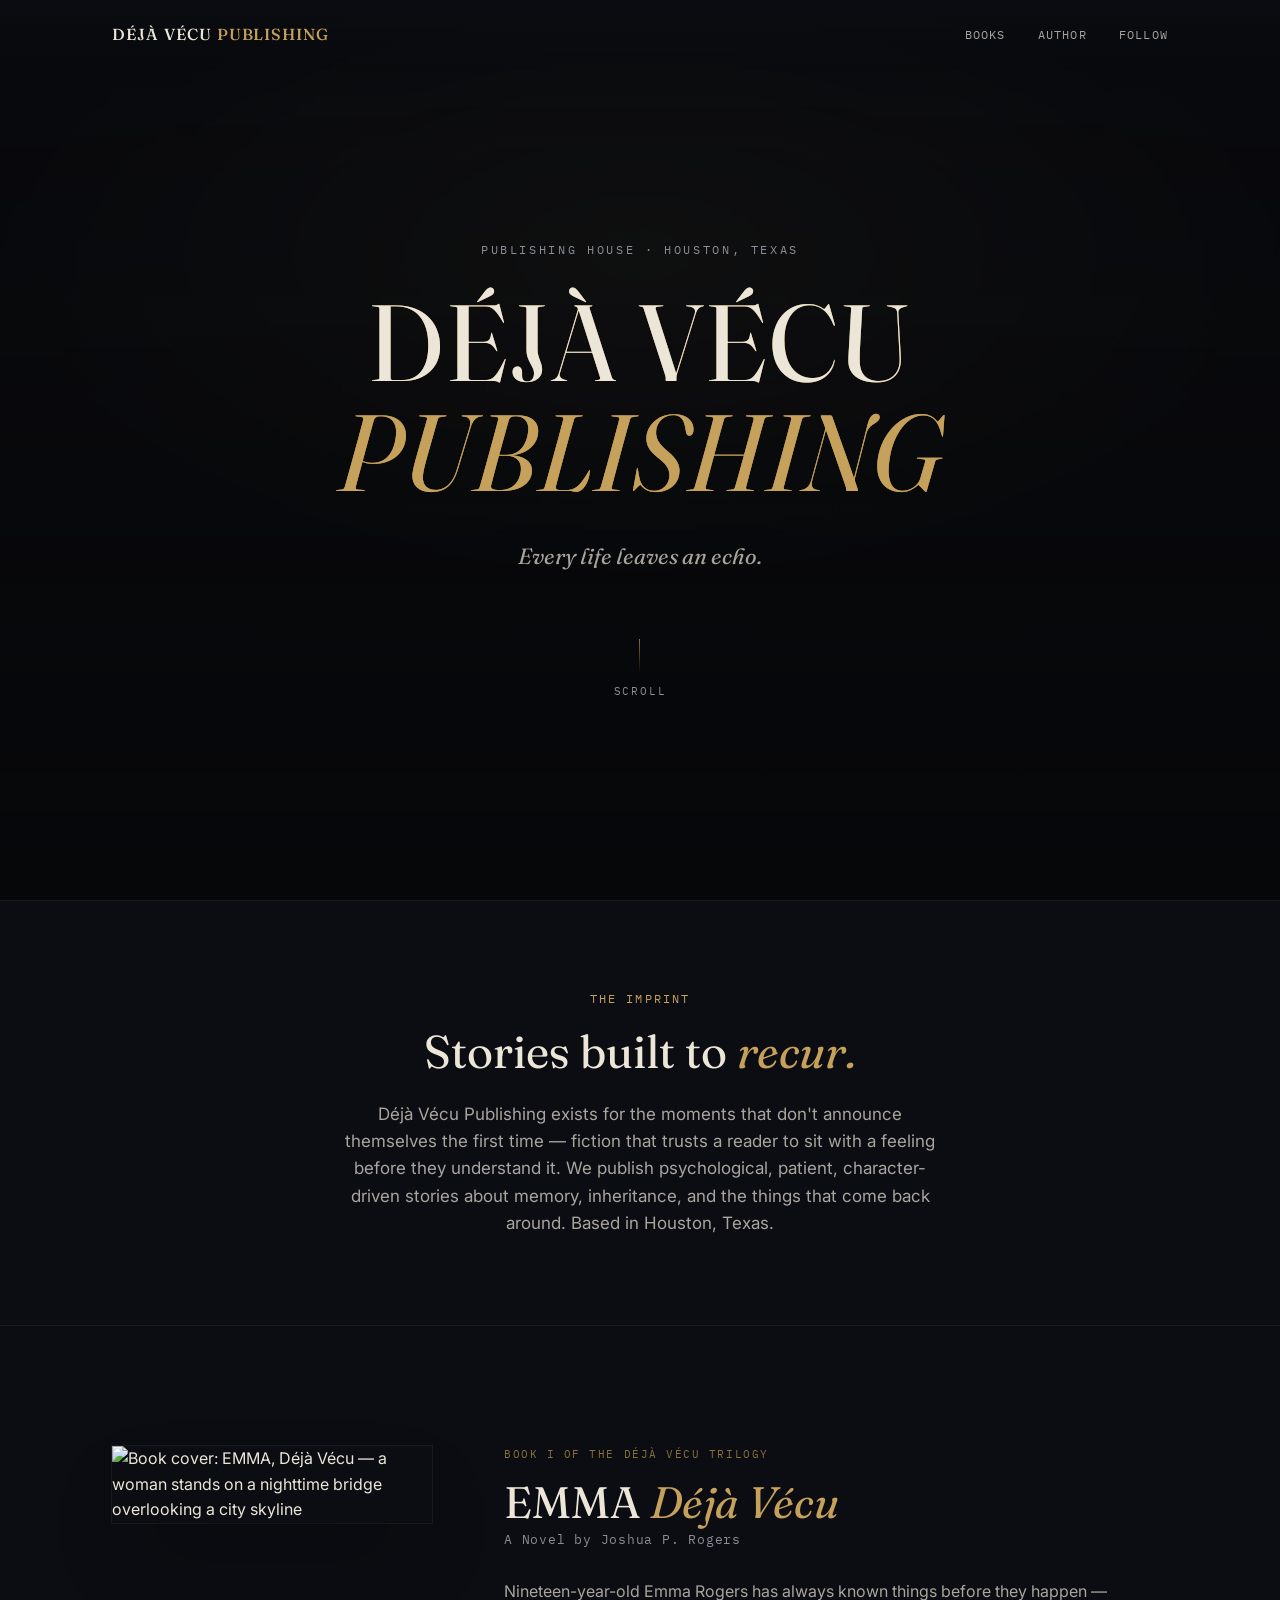
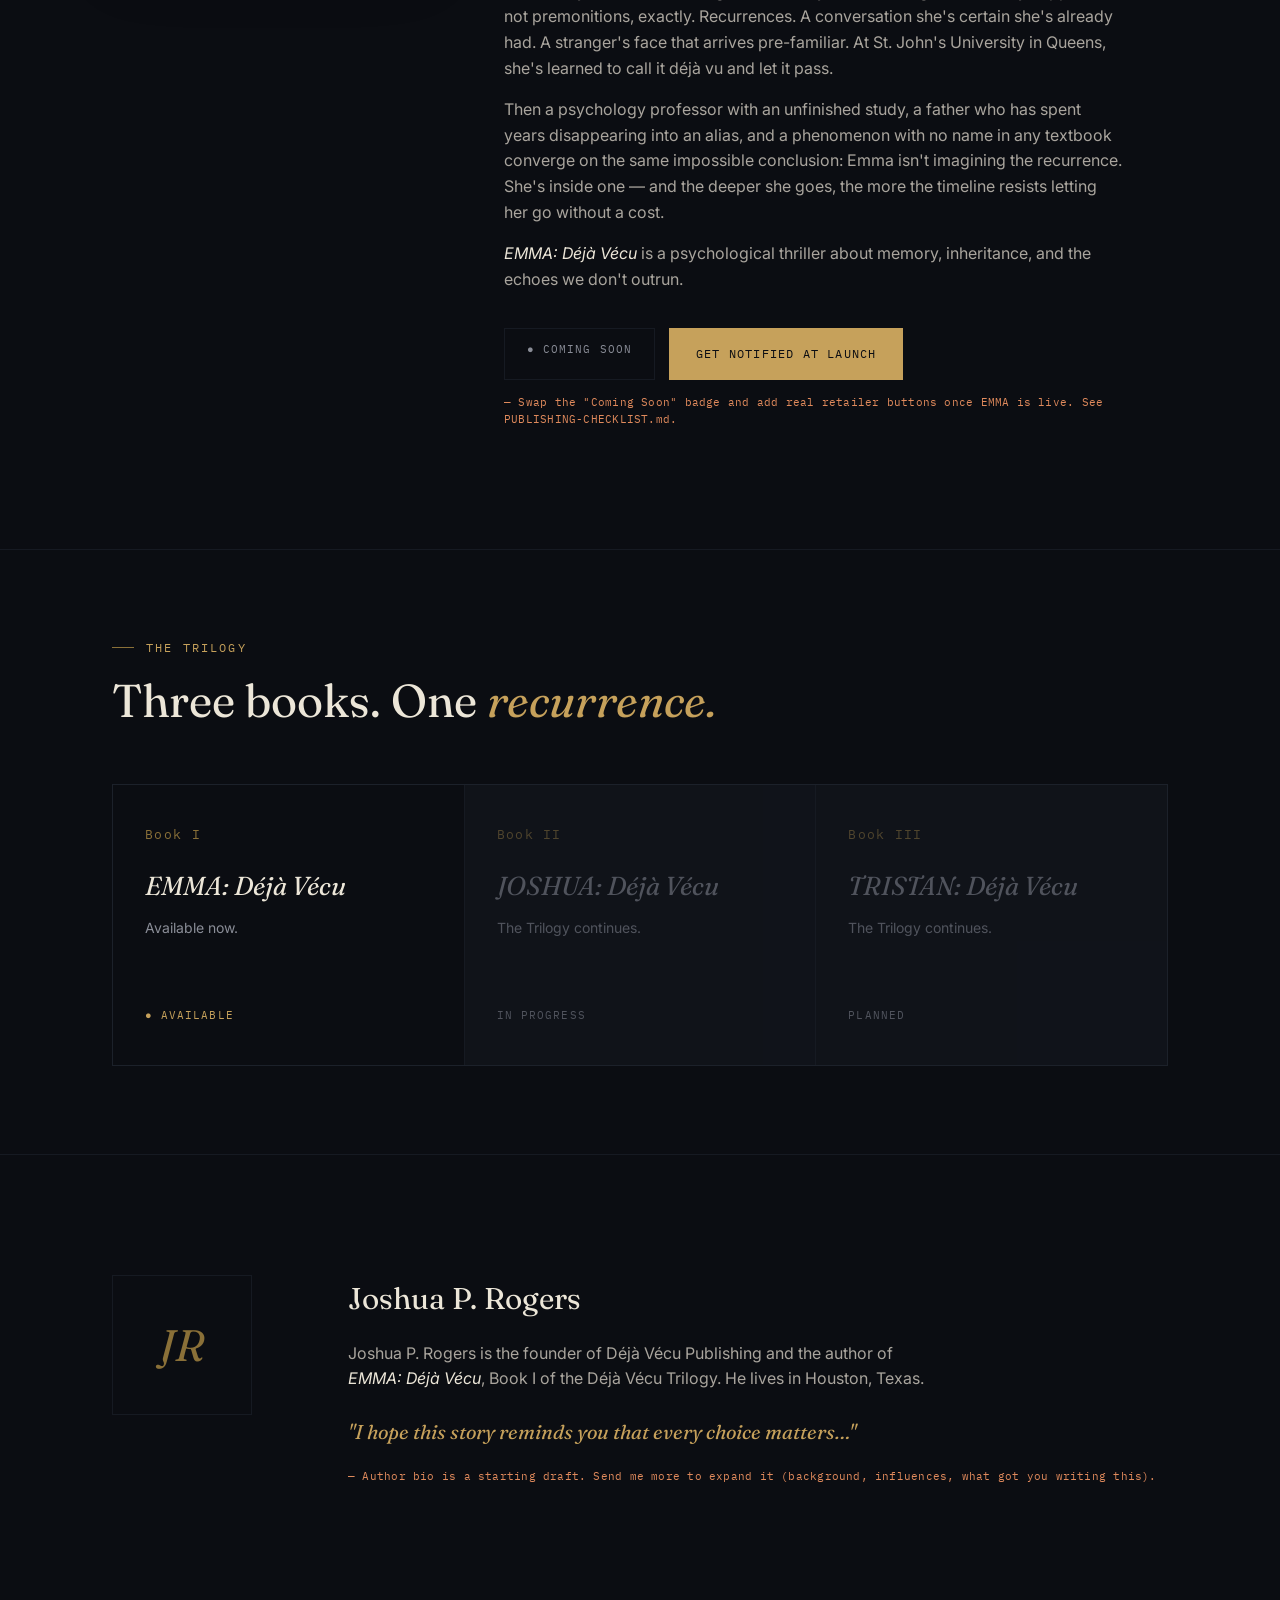
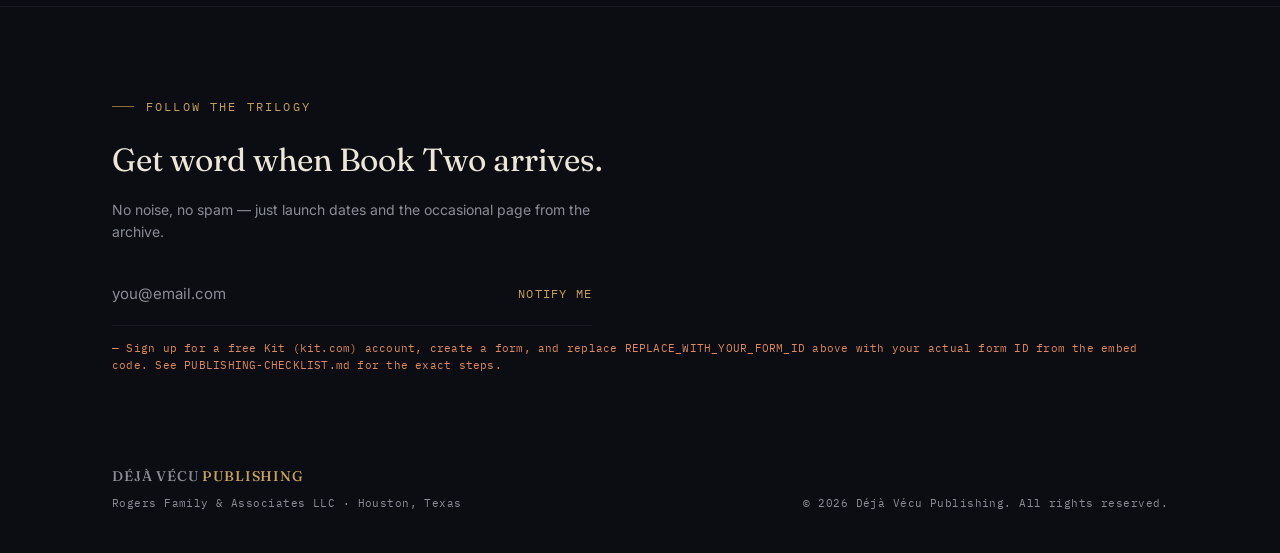
==== index.html @ f7ef33b1 "Add files via upload" ====
<!DOCTYPE html>
<html lang="en">
<head>
<meta charset="UTF-8" />
<meta name="viewport" content="width=device-width, initial-scale=1.0" />
<title>Déjà Vécu Publishing</title>
<meta name="description" content="Déjà Vécu Publishing — literary fiction built to recur. Publisher of EMMA: Déjà Vécu, Book I of the Déjà Vécu Trilogy, by Joshua P. Rogers." />
<link rel="preconnect" href="https://fonts.googleapis.com">
<link rel="preconnect" href="https://fonts.gstatic.com" crossorigin>
<link href="https://fonts.googleapis.com/css2?family=Fraunces:ital,opsz,wght@0,9..144,300;0,9..144,400;0,9..144,500;0,9..144,600;1,9..144,400;1,9..144,500&family=Inter:wght@400;500;600&family=IBM+Plex+Mono:wght@400;500&display=swap" rel="stylesheet">
<style>
  :root{
    --ink:#0b0d12;
    --slate:#12151d;
    --slate-line:#23283380;
    --paper:#ece6d8;
    --paper-dim:#ece6d8b3;
    --gold:#c6a15b;
    --gold-dim:#8a7038;
    --fog:#8a8d97;
    --serif: 'Fraunces', Georgia, serif;
    --sans: 'Inter', -apple-system, sans-serif;
    --mono: 'IBM Plex Mono', monospace;
    --max: 1120px;
  }

  *{ box-sizing:border-box; }
  html{ scroll-behavior:smooth; }
  body{
    margin:0;
    background:var(--ink);
    color:var(--paper);
    font-family:var(--sans);
    -webkit-font-smoothing:antialiased;
    line-height:1.6;
  }
  img{ max-width:100%; display:block; }
  a{ color:inherit; }
  ::selection{ background:var(--gold); color:var(--ink); }

  a:focus-visible, button:focus-visible, input:focus-visible{
    outline:2px solid var(--gold);
    outline-offset:3px;
  }

  .wrap{ max-width:var(--max); margin:0 auto; padding:0 32px; }

  .eyebrow{
    font-family:var(--mono);
    font-size:12px;
    letter-spacing:.18em;
    text-transform:uppercase;
    color:var(--gold);
    display:flex;
    align-items:center;
    gap:12px;
  }
  .eyebrow::before{
    content:"";
    width:22px; height:1px;
    background:var(--gold-dim);
    display:inline-block;
  }

  /* ---------- NAV ---------- */
  header.site{
    position:fixed; top:0; left:0; right:0; z-index:50;
    background:linear-gradient(180deg, rgba(11,13,18,.92), rgba(11,13,18,0));
    padding:22px 0;
  }
  header.site .wrap{ display:flex; align-items:center; justify-content:space-between; }
  .wordmark-sm{
    font-family:var(--serif);
    font-weight:500;
    font-size:16px;
    letter-spacing:.06em;
    text-transform:uppercase;
    text-decoration:none;
  }
  .wordmark-sm span{ color:var(--gold); }
  nav.links{ display:flex; gap:32px; }
  nav.links a{
    font-family:var(--mono);
    font-size:12px;
    letter-spacing:.1em;
    text-transform:uppercase;
    text-decoration:none;
    color:var(--paper-dim);
    transition:color .2s ease;
  }
  nav.links a:hover{ color:var(--gold); }
  @media (max-width:640px){ nav.links{ gap:18px; } }

  /* ---------- HERO ---------- */
  .hero{
    position:relative;
    min-height:100svh;
    display:flex; flex-direction:column;
    align-items:center; justify-content:center;
    text-align:center;
    overflow:hidden;
    padding:120px 24px 80px;
  }
  .hero::before{
    content:"";
    position:absolute; inset:0;
    background:
      radial-gradient(ellipse 80% 55% at 50% 30%, rgba(198,161,91,.08), transparent 60%),
      linear-gradient(180deg, rgba(11,13,18,.55) 0%, rgba(11,13,18,.75) 55%, var(--ink) 100%),
      url('assets/emma-cover.jpg');
    background-size: cover;
    background-position: center 20%;
    filter: saturate(.7) brightness(.55) blur(1px);
    transform: scale(1.08);
    z-index:0;
  }
  .hero-inner{ position:relative; z-index:1; }

  .hero-eyebrow{
    font-family:var(--mono); font-size:12px; letter-spacing:.22em;
    text-transform:uppercase; color:var(--fog); margin-bottom:28px;
  }

  .echo-wrap{ position:relative; display:inline-block; }
  .wordmark-lg{
    font-family:var(--serif);
    font-weight:400;
    font-size:clamp(44px, 9vw, 108px);
    letter-spacing:.02em;
    text-transform:uppercase;
    line-height:1.02;
    margin:0;
    color:var(--paper);
    position:relative;
    z-index:2;
  }
  .wordmark-lg em{
    font-style:italic;
    font-weight:400;
    color:var(--gold);
  }
  /* echo ghost layers — the signature motif */
  .echo-ghost{
    position:absolute; inset:0;
    font-family:var(--serif);
    font-weight:400;
    font-size:clamp(44px, 9vw, 108px);
    letter-spacing:.02em;
    text-transform:uppercase;
    line-height:1.02;
    color:var(--gold-dim);
    z-index:1;
    pointer-events:none;
    user-select:none;
  }
  .echo-ghost.g1{ animation: echo-out 5.5s ease-out infinite; animation-delay:.2s; }
  .echo-ghost.g2{ animation: echo-out 5.5s ease-out infinite; animation-delay:1s; }

  @keyframes echo-out{
    0%   { opacity:.55; transform:translate(0,0); filter:blur(0px); }
    70%  { opacity:0;   transform:translate(6px,10px); filter:blur(2px); }
    100% { opacity:0;   transform:translate(6px,10px); filter:blur(2px); }
  }
  @media (prefers-reduced-motion: reduce){
    .echo-ghost{ animation:none !important; opacity:.18; }
  }

  .tagline{
    font-family:var(--serif);
    font-style:italic;
    font-weight:400;
    font-size:clamp(17px, 2.4vw, 22px);
    color:var(--paper-dim);
    margin:32px 0 0;
  }

  .scroll-cue{
    margin-top:64px;
    font-family:var(--mono);
    font-size:11px;
    letter-spacing:.16em;
    text-transform:uppercase;
    color:var(--fog);
    display:flex; flex-direction:column; align-items:center; gap:10px;
  }
  .scroll-cue .line{ width:1px; height:34px; background:linear-gradient(var(--gold-dim), transparent); }

  /* ---------- SECTION SHELL ---------- */
  section{ padding:120px 0; position:relative; }
  section.tight{ padding:88px 0; }
  .section-head{ max-width:640px; margin-bottom:56px; }
  .section-head h2{
    font-family:var(--serif);
    font-weight:400;
    font-size:clamp(30px, 4vw, 46px);
    line-height:1.15;
    margin:18px 0 0;
  }
  .section-head h2 em{ font-style:italic; color:var(--gold); font-weight:400; }
  .lede{
    font-size:17px;
    color:var(--paper-dim);
    max-width:56ch;
  }

  /* ---------- IMPRINT INTRO ---------- */
  .imprint{ border-top:1px solid var(--slate-line); }
  .imprint .wrap{ text-align:center; display:flex; flex-direction:column; align-items:center; }
  .imprint .section-head{ margin-bottom:0; }
  .imprint .eyebrow{ justify-content:center; }
  .imprint .eyebrow::before{ display:none; }
  .imprint .lede{ margin:22px auto 0; }

  /* ---------- FEATURED BOOK ---------- */
  .featured{ border-top:1px solid var(--slate-line); }
  .book-grid{
    display:grid;
    grid-template-columns:minmax(220px, 320px) 1fr;
    gap:72px;
    align-items:start;
  }
  @media (max-width:820px){
    .book-grid{ grid-template-columns:1fr; }
    .book-cover-frame{ max-width:260px; margin:0 auto; }
  }
  .book-cover-frame{
    position:relative;
    box-shadow: 0 40px 80px -30px rgba(0,0,0,.7), 0 0 0 1px var(--slate-line);
  }
  .book-cover-frame img{ width:100%; }
  .cycle-tag{
    font-family:var(--mono); font-size:11px; letter-spacing:.14em;
    text-transform:uppercase; color:var(--gold-dim);
    margin-bottom:14px; display:block;
  }
  .book-title{
    font-family:var(--serif); font-weight:400;
    font-size:clamp(30px,4vw,44px);
    margin:0 0 4px;
    line-height:1.1;
  }
  .book-title em{ font-style:italic; color:var(--gold); }
  .book-byline{
    font-family:var(--mono); font-size:13px; letter-spacing:.06em;
    color:var(--fog); margin-bottom:28px;
  }
  .book-synopsis p{
    color:var(--paper-dim);
    font-size:16px;
    max-width:62ch;
  }
  .book-synopsis p + p{ margin-top:16px; }

  .buy-row{ display:flex; flex-wrap:wrap; gap:14px; margin-top:36px; }
  .btn{
    font-family:var(--mono);
    font-size:12px;
    letter-spacing:.1em;
    text-transform:uppercase;
    text-decoration:none;
    padding:15px 26px;
    display:inline-flex; align-items:center; gap:10px;
    transition:all .2s ease;
    border:1px solid transparent;
  }
  .btn-primary{ background:var(--gold); color:var(--ink); }
  .btn-primary:hover{ background:#d8b370; }
  .btn-ghost{ border-color:var(--slate-line); color:var(--paper-dim); }
  .btn-ghost:hover{ border-color:var(--gold-dim); color:var(--gold); }

  .edit-note{
    font-family:var(--mono);
    font-size:11px;
    color:#e08a5c;
    margin-top:14px;
    letter-spacing:.02em;
  }

  /* ---------- THE CYCLE ---------- */
  .cycle{ border-top:1px solid var(--slate-line); }
  .cycle-grid{
    display:grid;
    grid-template-columns:repeat(3, 1fr);
    gap:1px;
    background:var(--slate-line);
    border:1px solid var(--slate-line);
  }
  @media (max-width:820px){ .cycle-grid{ grid-template-columns:1fr; } }
  .cycle-card{
    background:var(--ink);
    padding:40px 32px;
    min-height:280px;
    display:flex; flex-direction:column; justify-content:space-between;
  }
  .cycle-num{ font-family:var(--mono); color:var(--gold-dim); font-size:13px; letter-spacing:.1em; }
  .cycle-card h3{
    font-family:var(--serif); font-weight:400; font-style:italic;
    font-size:26px; margin:20px 0 10px; color:var(--paper);
  }
  .cycle-card p{ color:var(--fog); font-size:14px; margin:0; }
  .cycle-card.ghost{ opacity:.5; }
  .cycle-card.ghost h3{ color:var(--fog); }
  .status{
    font-family:var(--mono); font-size:11px; letter-spacing:.1em; text-transform:uppercase;
  }
  .status.live{ color:var(--gold); }
  .status.pending{ color:var(--fog); }

  /* ---------- AUTHOR ---------- */
  .author{ border-top:1px solid var(--slate-line); }
  .author-grid{
    display:grid;
    grid-template-columns:180px 1fr;
    gap:56px;
    align-items:start;
  }
  @media (max-width:640px){ .author-grid{ grid-template-columns:1fr; } }
  .author-mark{
    width:140px; height:140px;
    border:1px solid var(--slate-line);
    display:flex; align-items:center; justify-content:center;
    font-family:var(--serif); font-style:italic; font-size:44px;
    color:var(--gold-dim);
  }
  .author h2{
    font-family:var(--serif); font-weight:400; font-size:30px; margin:0 0 18px;
  }
  .author p{ color:var(--paper-dim); max-width:60ch; }
  .author .pull{
    font-family:var(--serif); font-style:italic; color:var(--gold);
    font-size:20px; margin-top:24px; max-width:44ch;
  }

  /* ---------- NEWSLETTER / FOOTER ---------- */
  footer{ border-top:1px solid var(--slate-line); padding:90px 0 40px; }
  .news-head{ max-width:520px; }
  .news-head .eyebrow{ margin-bottom:18px; }
  .news-head h2{ font-family:var(--serif); font-weight:400; font-size:32px; margin:0 0 12px; }
  .news-head p{ color:var(--fog); font-size:14px; }

  .news-form{
    display:flex; gap:0; margin-top:32px; max-width:480px;
    border-bottom:1px solid var(--slate-line);
    padding-bottom:14px;
  }
  .news-form input{
    flex:1; background:transparent; border:none; color:var(--paper);
    font-family:var(--sans); font-size:15px; padding:8px 0;
  }
  .news-form input::placeholder{ color:var(--fog); }
  .news-form button{
    background:none; border:none; color:var(--gold);
    font-family:var(--mono); font-size:12px; letter-spacing:.1em; text-transform:uppercase;
    cursor:pointer; padding:8px 0 8px 20px;
  }
  .news-form button:hover{ color:#d8b370; }

  .foot-bottom{
    margin-top:90px;
    display:flex; justify-content:space-between; align-items:flex-end;
    flex-wrap:wrap; gap:24px;
    font-family:var(--mono); font-size:11px; color:var(--fog); letter-spacing:.04em;
  }
  .foot-bottom .wordmark-sm{ font-size:14px; }

  @media (max-width:640px){
    section{ padding:80px 0; }
    .hero{ padding-top:110px; }
  }
</style>
</head>
<body>

<header class="site">
  <div class="wrap">
    <a href="#top" class="wordmark-sm">DÉJÀ&nbsp;VÉCU <span>PUBLISHING</span></a>
    <nav class="links">
      <a href="#book">Books</a>
      <a href="#author">Author</a>
      <a href="#follow">Follow</a>
    </nav>
  </div>
</header>

<div id="top"></div>

<section class="hero">
  <div class="hero-inner">
    <div class="hero-eyebrow">Publishing House · Houston, Texas</div>
    <div class="echo-wrap">
      <div class="echo-ghost g1" aria-hidden="true">DÉJÀ VÉCU<br /><em>PUBLISHING</em></div>
      <div class="echo-ghost g2" aria-hidden="true">DÉJÀ VÉCU<br /><em>PUBLISHING</em></div>
      <h1 class="wordmark-lg">DÉJÀ VÉCU<br /><em>PUBLISHING</em></h1>
    </div>
    <p class="tagline">Every life leaves an echo.</p>
    <div class="scroll-cue"><span class="line"></span>Scroll</div>
  </div>
</section>

<section class="imprint tight">
  <div class="wrap">
    <div class="eyebrow">The Imprint</div>
    <div class="section-head">
      <h2>Stories built to <em>recur.</em></h2>
    </div>
    <p class="lede">
      Déjà Vécu Publishing exists for the moments that don't announce themselves the first time —
      fiction that trusts a reader to sit with a feeling before they understand it. We publish
      psychological, patient, character-driven stories about memory, inheritance, and the things
      that come back around. Based in Houston, Texas.
    </p>
  </div>
</section>

<section class="featured" id="book">
  <div class="wrap">
    <div class="book-grid">
      <div class="book-cover-frame">
        <img src="assets/emma-cover.jpg" alt="Book cover: EMMA, Déjà Vécu — a woman stands on a nighttime bridge overlooking a city skyline" />
      </div>
      <div>
        <span class="cycle-tag">Book I of the Déjà Vécu Trilogy</span>
        <h1 class="book-title">EMMA <em>Déjà Vécu</em></h1>
        <div class="book-byline">A Novel by Joshua P. Rogers</div>

        <div class="book-synopsis">
          <p>
            Nineteen-year-old Emma Rogers has always known things before they happen — not
            premonitions, exactly. Recurrences. A conversation she's certain she's already had.
            A stranger's face that arrives pre-familiar. At St. John's University in Queens,
            she's learned to call it déjà vu and let it pass.
          </p>
          <p>
            Then a psychology professor with an unfinished study, a father who has spent years
            disappearing into an alias, and a phenomenon with no name in any textbook converge on
            the same impossible conclusion: Emma isn't imagining the recurrence. She's inside one
            — and the deeper she goes, the more the timeline resists letting her go without a cost.
          </p>
          <p>
            <em style="color:var(--paper); font-style:italic;">EMMA: Déjà Vécu</em> is a psychological
            thriller about memory, inheritance, and the echoes we don't outrun.
          </p>
        </div>

        <div class="buy-row">
          <span class="status pending" style="padding:12px 22px; border:1px solid var(--slate-line);">● Coming Soon</span>
          <a class="btn btn-primary" href="#follow">Get Notified at Launch</a>
        </div>
        <div class="edit-note">— Swap the "Coming Soon" badge and add real retailer buttons once EMMA is live. See PUBLISHING-CHECKLIST.md.</div>
      </div>
    </div>
  </div>
</section>

<section class="cycle tight">
  <div class="wrap">
    <div class="eyebrow">The Trilogy</div>
    <div class="section-head">
      <h2>Three books. One <em>recurrence.</em></h2>
    </div>
  </div>
  <div class="wrap">
    <div class="cycle-grid">
      <div class="cycle-card">
        <div>
          <div class="cycle-num">Book I</div>
          <h3>EMMA: Déjà Vécu</h3>
          <p>Available now.</p>
        </div>
        <span class="status live">● Available</span>
      </div>
      <div class="cycle-card ghost">
        <div>
          <div class="cycle-num">Book II</div>
          <h3>JOSHUA: Déjà Vécu</h3>
          <p>The Trilogy continues.</p>
        </div>
        <span class="status pending">In progress</span>
      </div>
      <div class="cycle-card ghost">
        <div>
          <div class="cycle-num">Book III</div>
          <h3>TRISTAN: Déjà Vécu</h3>
          <p>The Trilogy continues.</p>
        </div>
        <span class="status pending">Planned</span>
      </div>
    </div>
  </div>
</section>

<section class="author" id="author">
  <div class="wrap">
    <div class="author-grid">
      <div class="author-mark" aria-hidden="true">JR</div>
      <div>
        <h2>Joshua P. Rogers</h2>
        <p>
          Joshua P. Rogers is the founder of Déjà Vécu Publishing and the author of
          <em style="color:var(--paper); font-style:italic;">EMMA: Déjà Vécu</em>, Book I of
          the Déjà Vécu Trilogy. He lives in Houston, Texas.
        </p>
        <p class="pull">"I hope this story reminds you that every choice matters…"</p>
        <div class="edit-note">— Author bio is a starting draft. Send me more to expand it (background, influences, what got you writing this).</div>
      </div>
    </div>
  </div>
</section>

<footer id="follow">
  <div class="wrap">
    <div class="news-head">
      <div class="eyebrow">Follow the Trilogy</div>
      <h2>Get word when Book Two arrives.</h2>
      <p>No noise, no spam — just launch dates and the occasional page from the archive.</p>
    </div>
    <form class="news-form" action="https://app.kit.com/forms/REPLACE_WITH_YOUR_FORM_ID/subscriptions" method="post">
      <input type="email" name="email_address" placeholder="you@email.com" required />
      <button type="submit">Notify Me</button>
    </form>
    <div class="edit-note">— Sign up for a free Kit (kit.com) account, create a form, and replace REPLACE_WITH_YOUR_FORM_ID above with your actual form ID from the embed code. See PUBLISHING-CHECKLIST.md for the exact steps.</div>

    <div class="foot-bottom">
      <div>
        <div class="wordmark-sm">DÉJÀ&nbsp;VÉCU <span style="color:var(--gold);">PUBLISHING</span></div>
        <div style="margin-top:8px;">Rogers Family &amp; Associates LLC · Houston, Texas</div>
      </div>
      <div>© 2026 Déjà Vécu Publishing. All rights reserved.</div>
    </div>
  </div>
</footer>

</body>
</html>
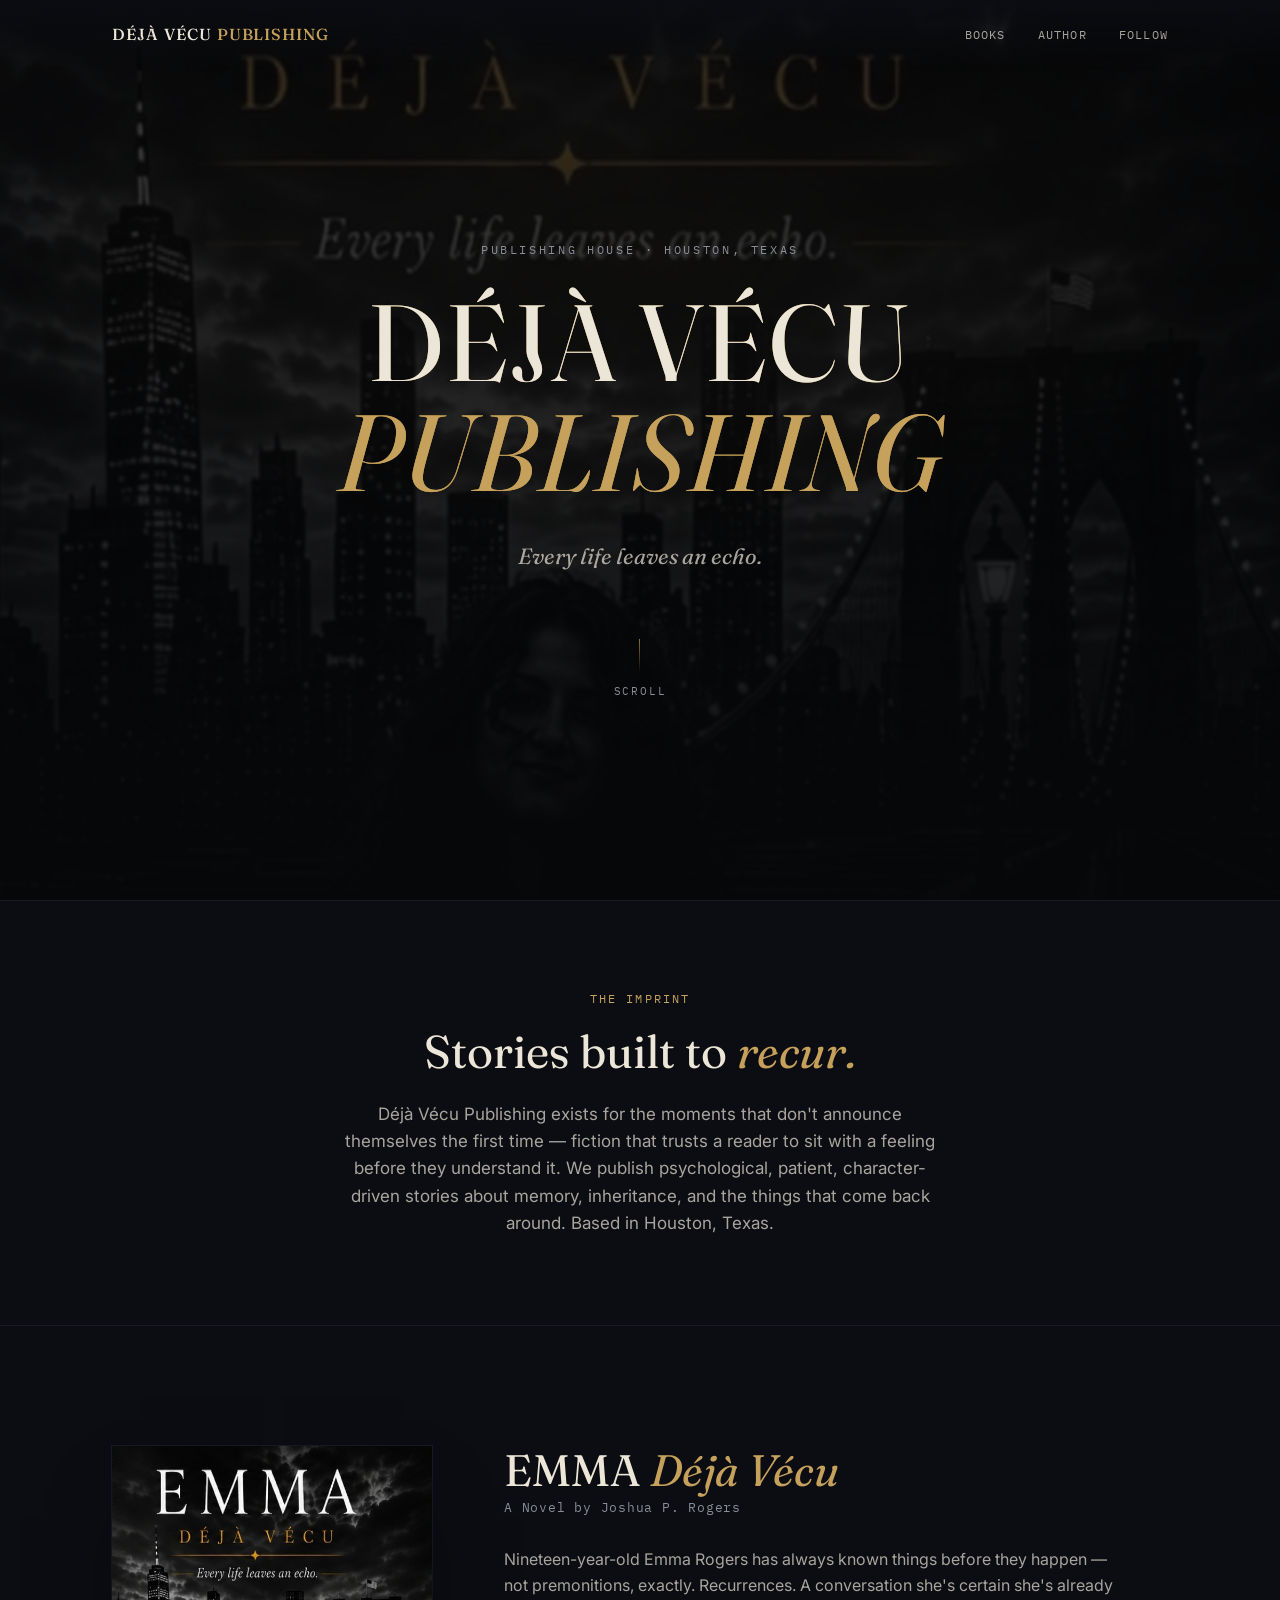
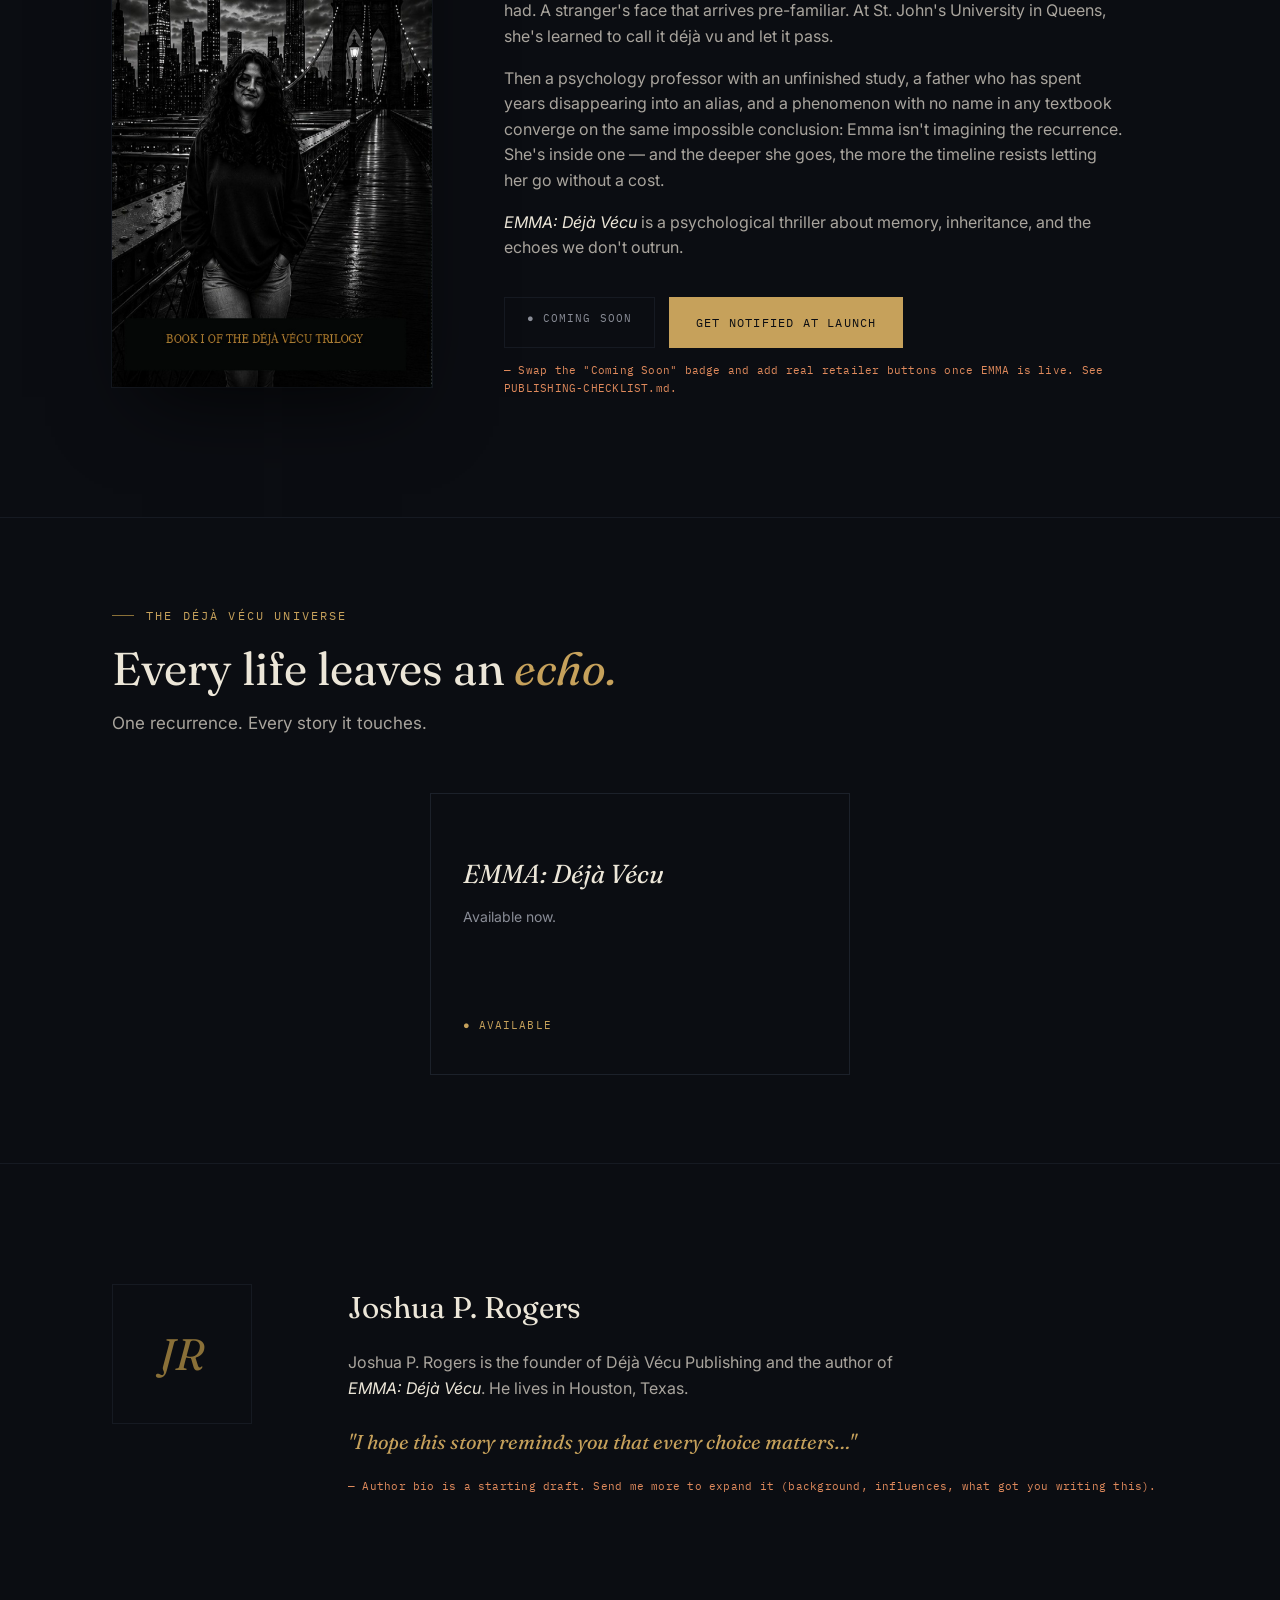
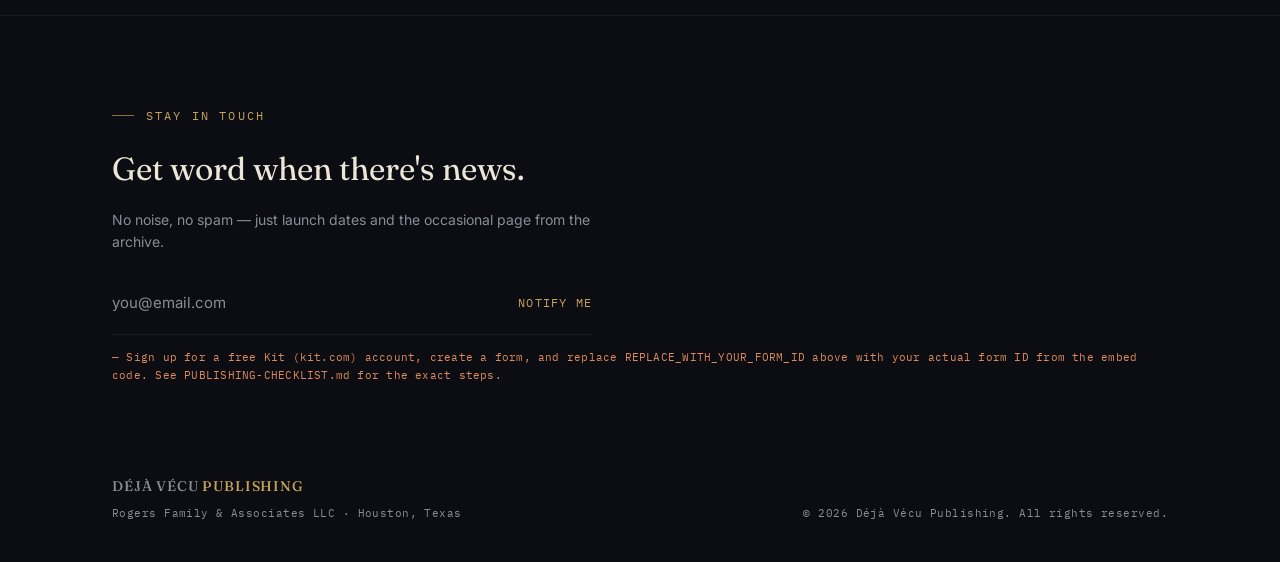
==== commit 2f9a9170: "Add files via upload" ====
--- a/index.html
+++ b/index.html
@@ -4,7 +4,7 @@
 <meta charset="UTF-8" />
 <meta name="viewport" content="width=device-width, initial-scale=1.0" />
 <title>Déjà Vécu Publishing</title>
-<meta name="description" content="Déjà Vécu Publishing — literary fiction built to recur. Publisher of EMMA: Déjà Vécu, Book I of the Déjà Vécu Trilogy, by Joshua P. Rogers." />
+<meta name="description" content="Déjà Vécu Publishing — literary fiction built to recur. Publisher of EMMA: Déjà Vécu, by Joshua P. Rogers." />
 <link rel="preconnect" href="https://fonts.googleapis.com">
 <link rel="preconnect" href="https://fonts.gstatic.com" crossorigin>
 <link href="https://fonts.googleapis.com/css2?family=Fraunces:ital,opsz,wght@0,9..144,300;0,9..144,400;0,9..144,500;0,9..144,600;1,9..144,400;1,9..144,500&family=Inter:wght@400;500;600&family=IBM+Plex+Mono:wght@400;500&display=swap" rel="stylesheet">
@@ -285,6 +285,11 @@
     background:var(--slate-line);
     border:1px solid var(--slate-line);
   }
+  .cycle-grid.single{
+    grid-template-columns:1fr;
+    max-width:420px;
+    margin:0 auto;
+  }
   @media (max-width:820px){ .cycle-grid{ grid-template-columns:1fr; } }
   .cycle-card{
     background:var(--ink);
@@ -419,7 +424,6 @@
         <img src="assets/emma-cover.jpg" alt="Book cover: EMMA, Déjà Vécu — a woman stands on a nighttime bridge overlooking a city skyline" />
       </div>
       <div>
-        <span class="cycle-tag">Book I of the Déjà Vécu Trilogy</span>
         <h1 class="book-title">EMMA <em>Déjà Vécu</em></h1>
         <div class="book-byline">A Novel by Joshua P. Rogers</div>
 
@@ -454,36 +458,20 @@
 
 <section class="cycle tight">
   <div class="wrap">
-    <div class="eyebrow">The Trilogy</div>
+    <div class="eyebrow">The Déjà Vécu Universe</div>
     <div class="section-head">
-      <h2>Three books. One <em>recurrence.</em></h2>
-    </div>
-  </div>
-  <div class="wrap">
-    <div class="cycle-grid">
+      <h2>Every life leaves an <em>echo.</em></h2>
+      <p class="lede" style="margin-top:14px;">One recurrence. Every story it touches.</p>
+    </div>
+  </div>
+  <div class="wrap">
+    <div class="cycle-grid single">
       <div class="cycle-card">
         <div>
-          <div class="cycle-num">Book I</div>
           <h3>EMMA: Déjà Vécu</h3>
           <p>Available now.</p>
         </div>
         <span class="status live">● Available</span>
-      </div>
-      <div class="cycle-card ghost">
-        <div>
-          <div class="cycle-num">Book II</div>
-          <h3>JOSHUA: Déjà Vécu</h3>
-          <p>The Trilogy continues.</p>
-        </div>
-        <span class="status pending">In progress</span>
-      </div>
-      <div class="cycle-card ghost">
-        <div>
-          <div class="cycle-num">Book III</div>
-          <h3>TRISTAN: Déjà Vécu</h3>
-          <p>The Trilogy continues.</p>
-        </div>
-        <span class="status pending">Planned</span>
       </div>
     </div>
   </div>
@@ -497,8 +485,8 @@
         <h2>Joshua P. Rogers</h2>
         <p>
           Joshua P. Rogers is the founder of Déjà Vécu Publishing and the author of
-          <em style="color:var(--paper); font-style:italic;">EMMA: Déjà Vécu</em>, Book I of
-          the Déjà Vécu Trilogy. He lives in Houston, Texas.
+          <em style="color:var(--paper); font-style:italic;">EMMA: Déjà Vécu</em>. He lives in
+          Houston, Texas.
         </p>
         <p class="pull">"I hope this story reminds you that every choice matters…"</p>
         <div class="edit-note">— Author bio is a starting draft. Send me more to expand it (background, influences, what got you writing this).</div>
@@ -510,8 +498,8 @@
 <footer id="follow">
   <div class="wrap">
     <div class="news-head">
-      <div class="eyebrow">Follow the Trilogy</div>
-      <h2>Get word when Book Two arrives.</h2>
+      <div class="eyebrow">Stay in Touch</div>
+      <h2>Get word when there's news.</h2>
       <p>No noise, no spam — just launch dates and the occasional page from the archive.</p>
     </div>
     <form class="news-form" action="https://app.kit.com/forms/REPLACE_WITH_YOUR_FORM_ID/subscriptions" method="post">
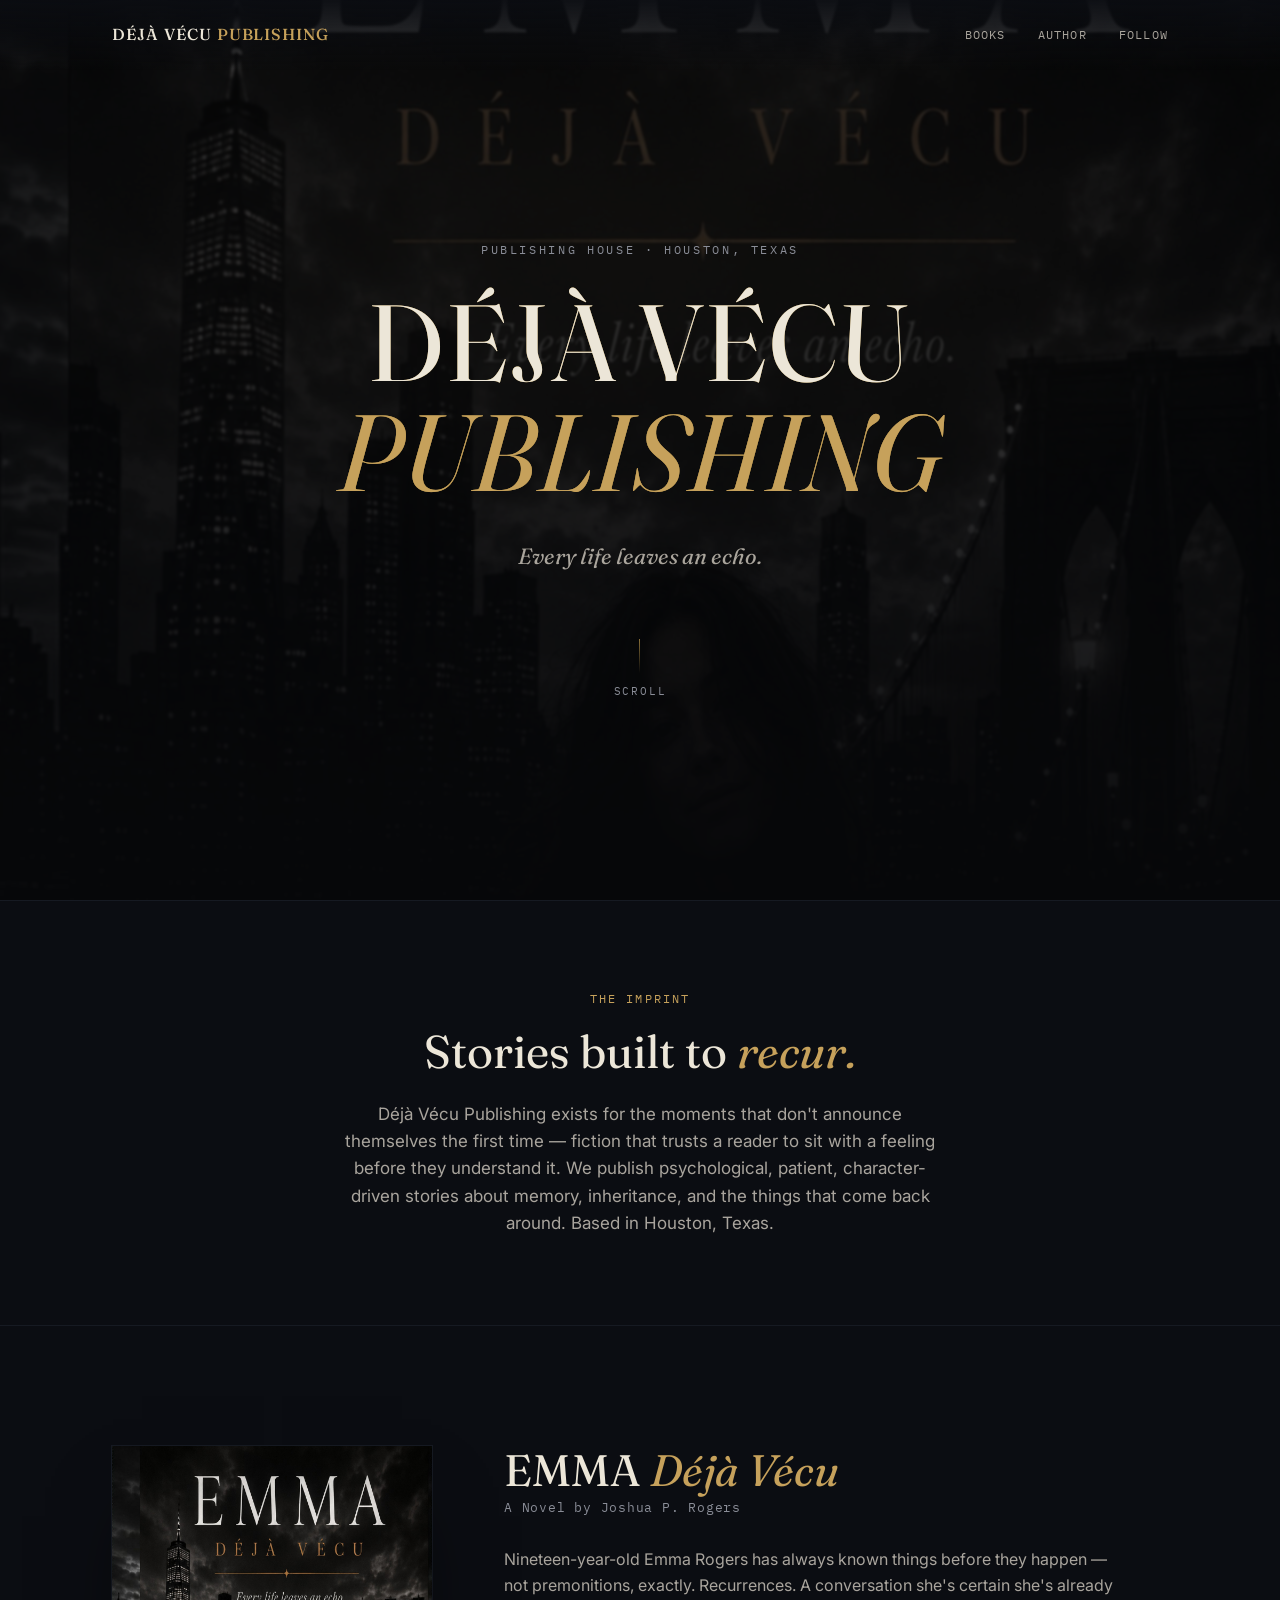
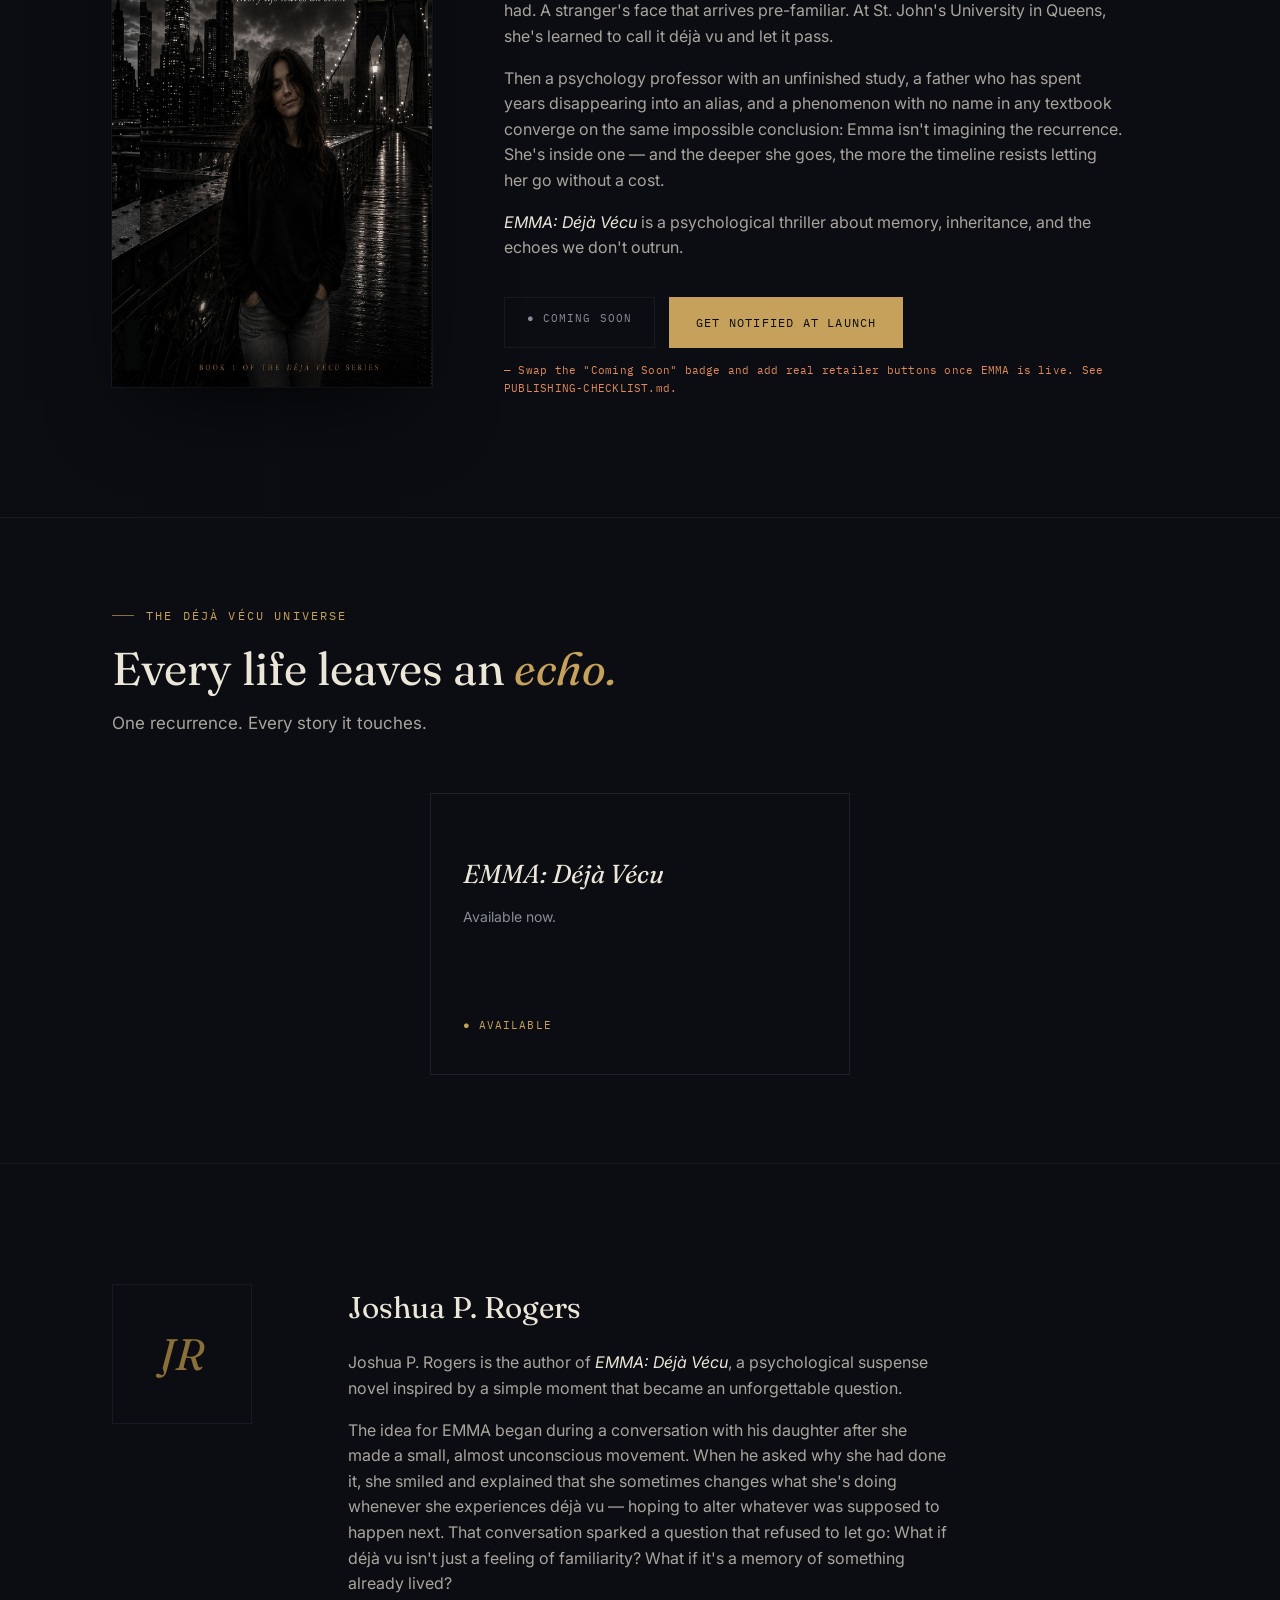
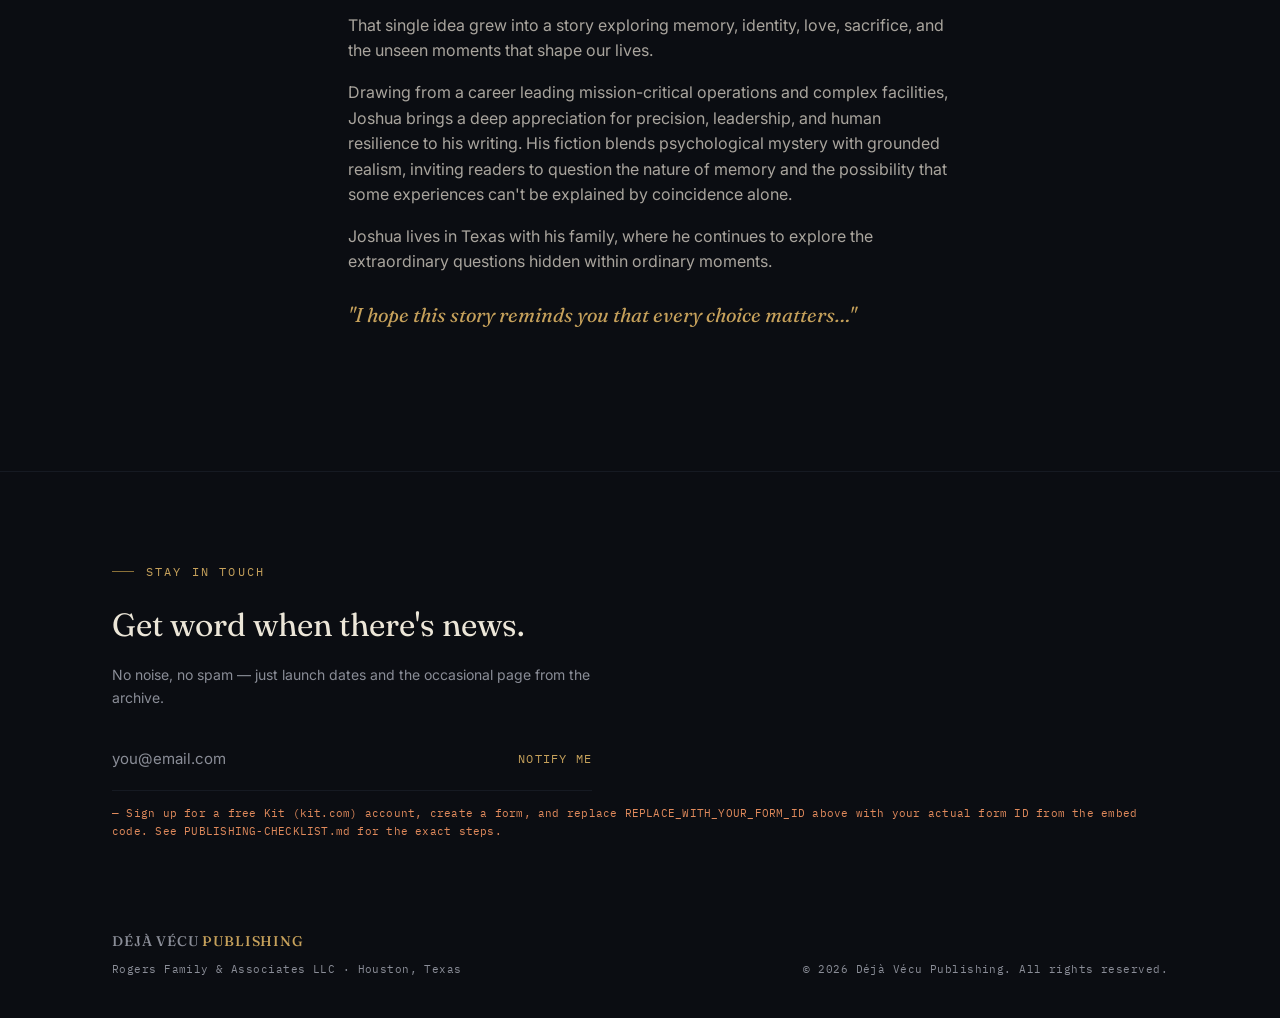
==== commit fbd34c69: "Add files via upload" ====
--- a/index.html
+++ b/index.html
@@ -484,12 +484,31 @@
       <div>
         <h2>Joshua P. Rogers</h2>
         <p>
-          Joshua P. Rogers is the founder of Déjà Vécu Publishing and the author of
-          <em style="color:var(--paper); font-style:italic;">EMMA: Déjà Vécu</em>. He lives in
-          Houston, Texas.
+          Joshua P. Rogers is the author of <em style="color:var(--paper); font-style:italic;">EMMA: Déjà Vécu</em>,
+          a psychological suspense novel inspired by a simple moment that became an unforgettable question.
+        </p>
+        <p>
+          The idea for EMMA began during a conversation with his daughter after she made a small, almost
+          unconscious movement. When he asked why she had done it, she smiled and explained that she
+          sometimes changes what she's doing whenever she experiences déjà vu — hoping to alter whatever
+          was supposed to happen next. That conversation sparked a question that refused to let go: What if
+          déjà vu isn't just a feeling of familiarity? What if it's a memory of something already lived?
+        </p>
+        <p>
+          That single idea grew into a story exploring memory, identity, love, sacrifice, and the unseen
+          moments that shape our lives.
+        </p>
+        <p>
+          Drawing from a career leading mission-critical operations and complex facilities, Joshua brings a
+          deep appreciation for precision, leadership, and human resilience to his writing. His fiction blends
+          psychological mystery with grounded realism, inviting readers to question the nature of memory and
+          the possibility that some experiences can't be explained by coincidence alone.
+        </p>
+        <p>
+          Joshua lives in Texas with his family, where he continues to explore the extraordinary questions
+          hidden within ordinary moments.
         </p>
         <p class="pull">"I hope this story reminds you that every choice matters…"</p>
-        <div class="edit-note">— Author bio is a starting draft. Send me more to expand it (background, influences, what got you writing this).</div>
       </div>
     </div>
   </div>
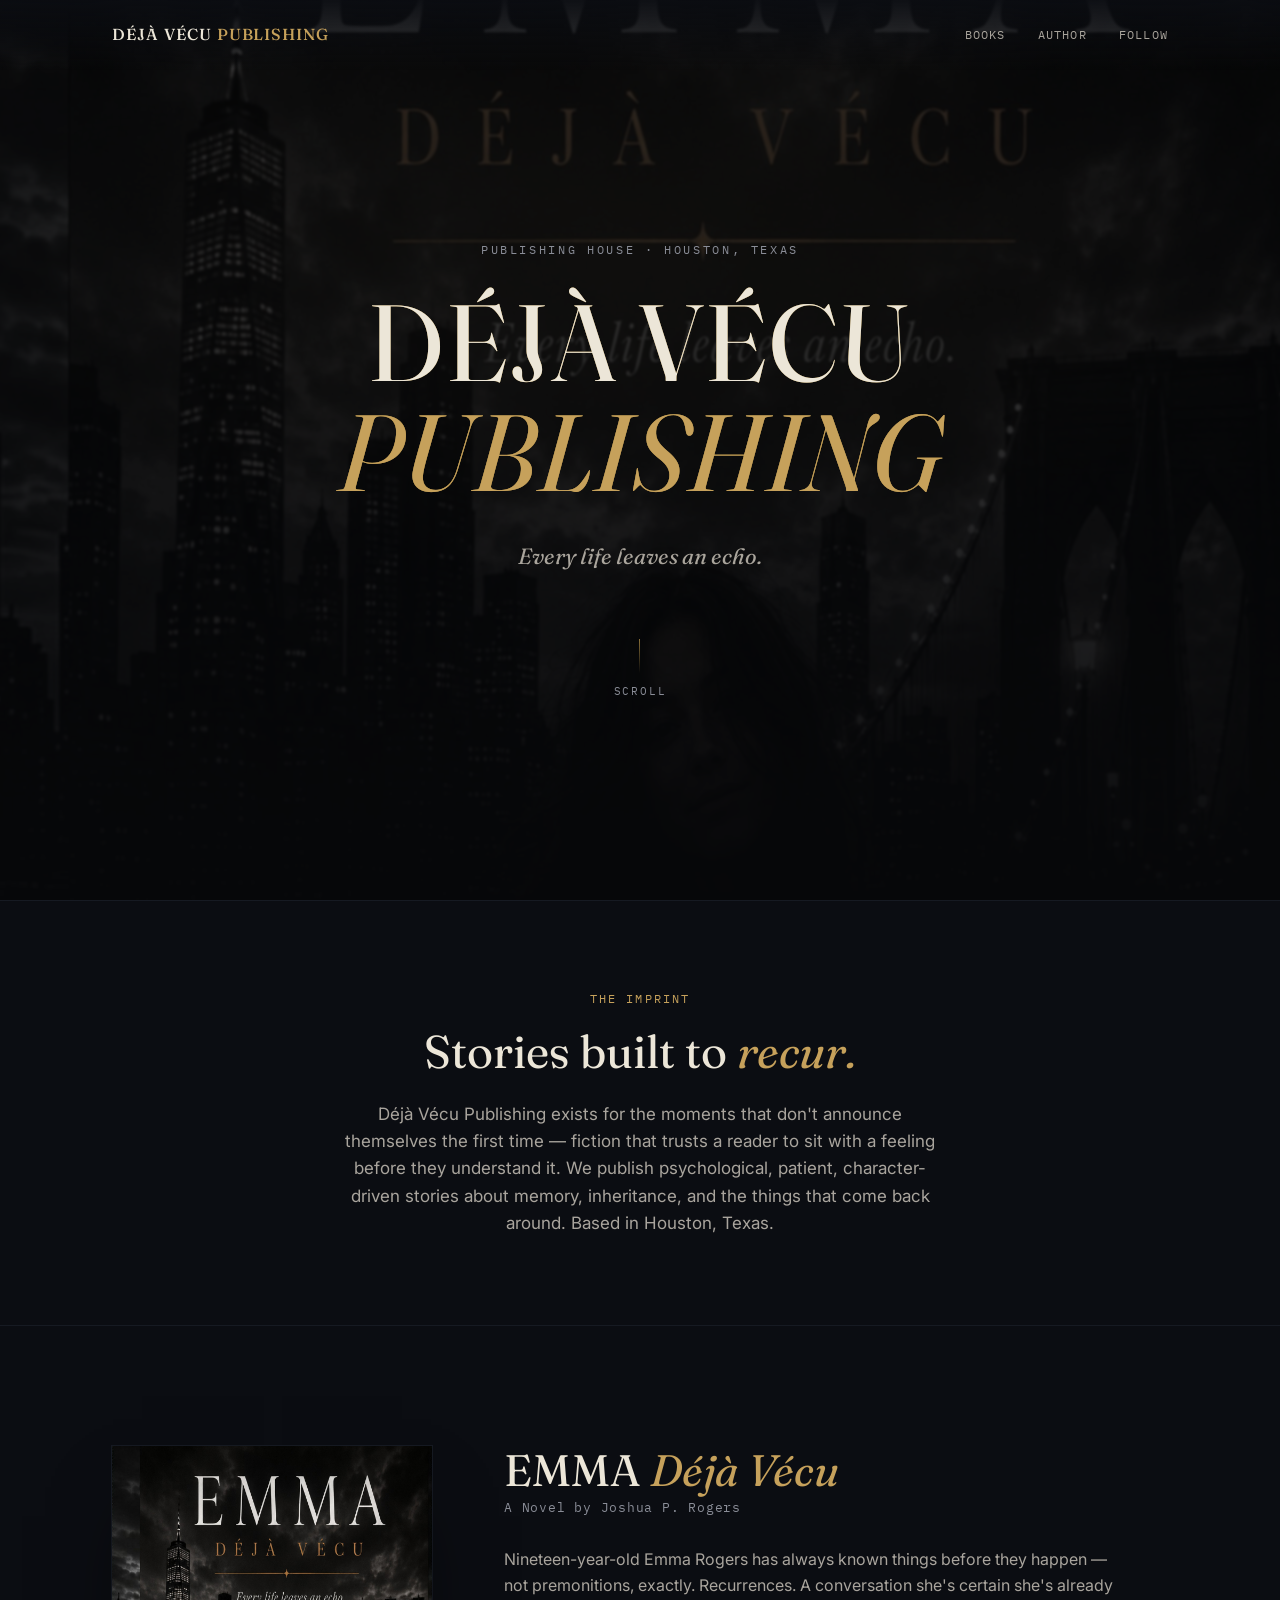
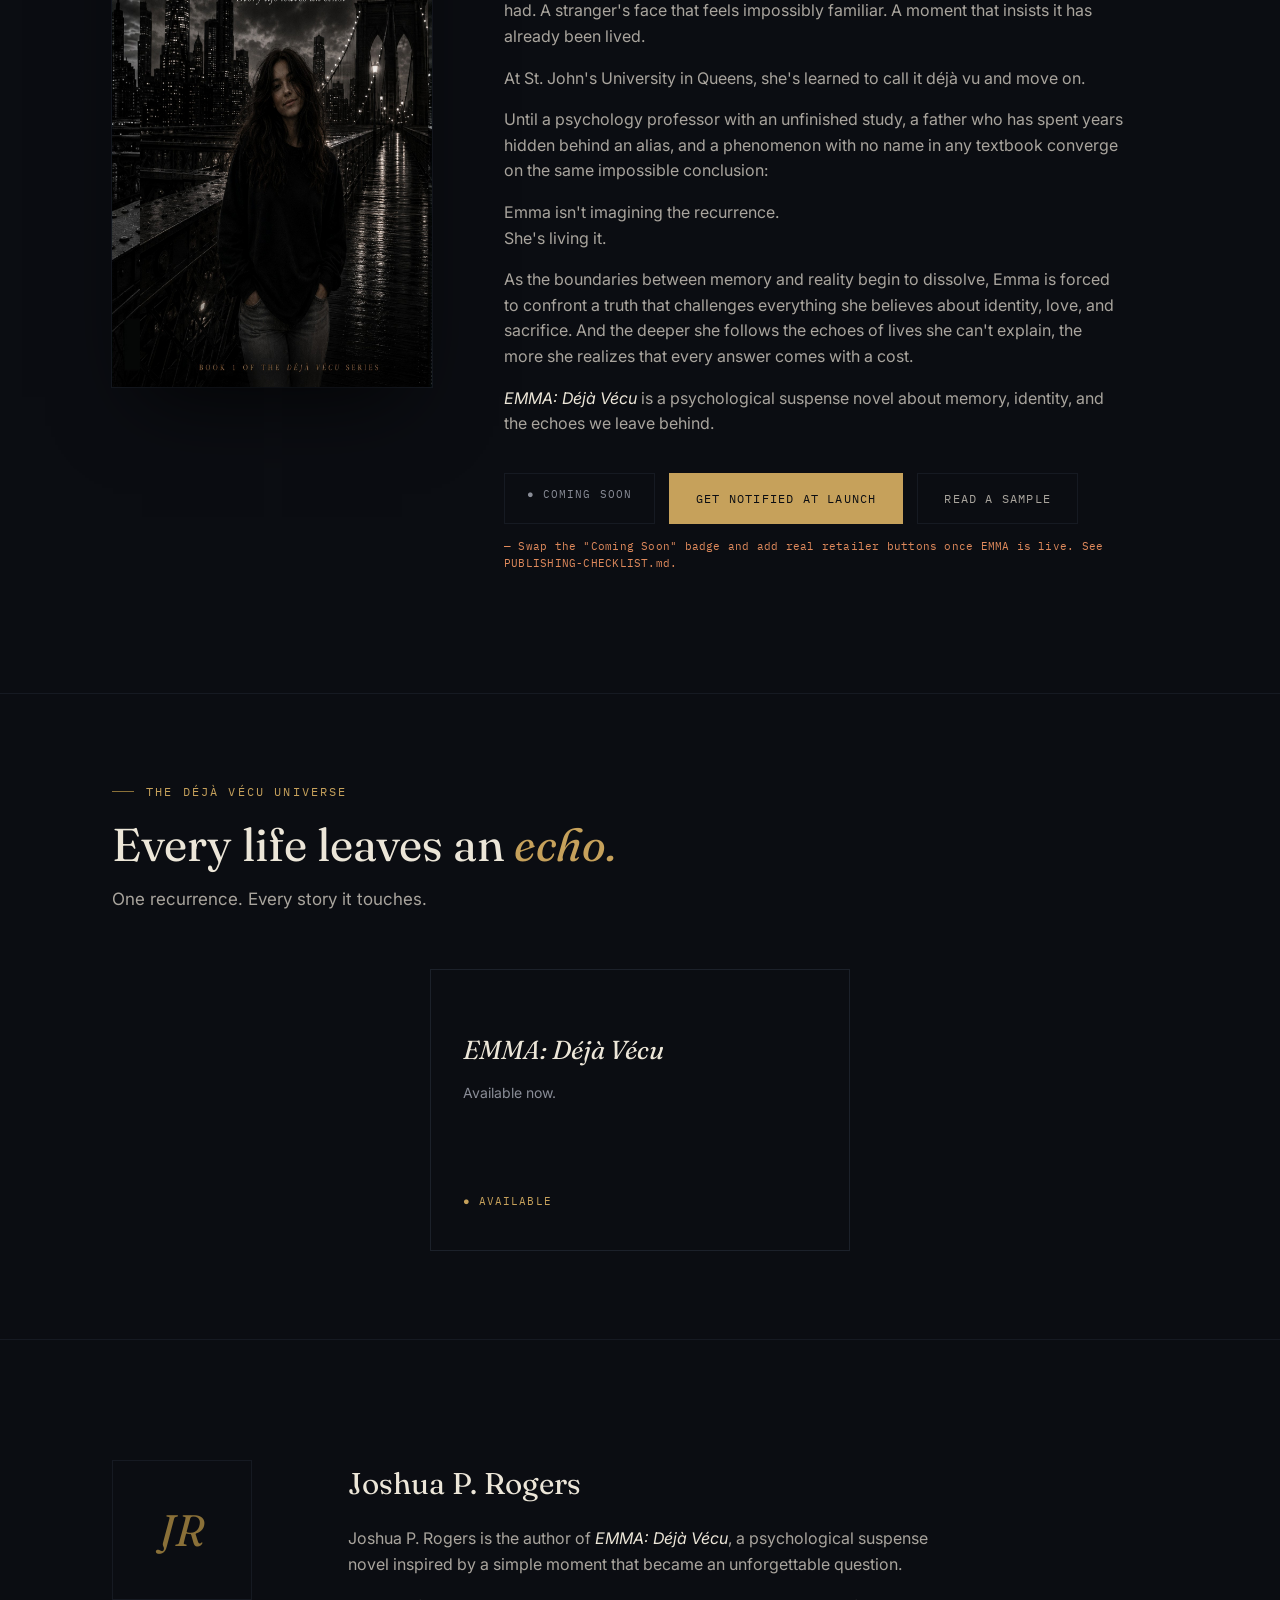
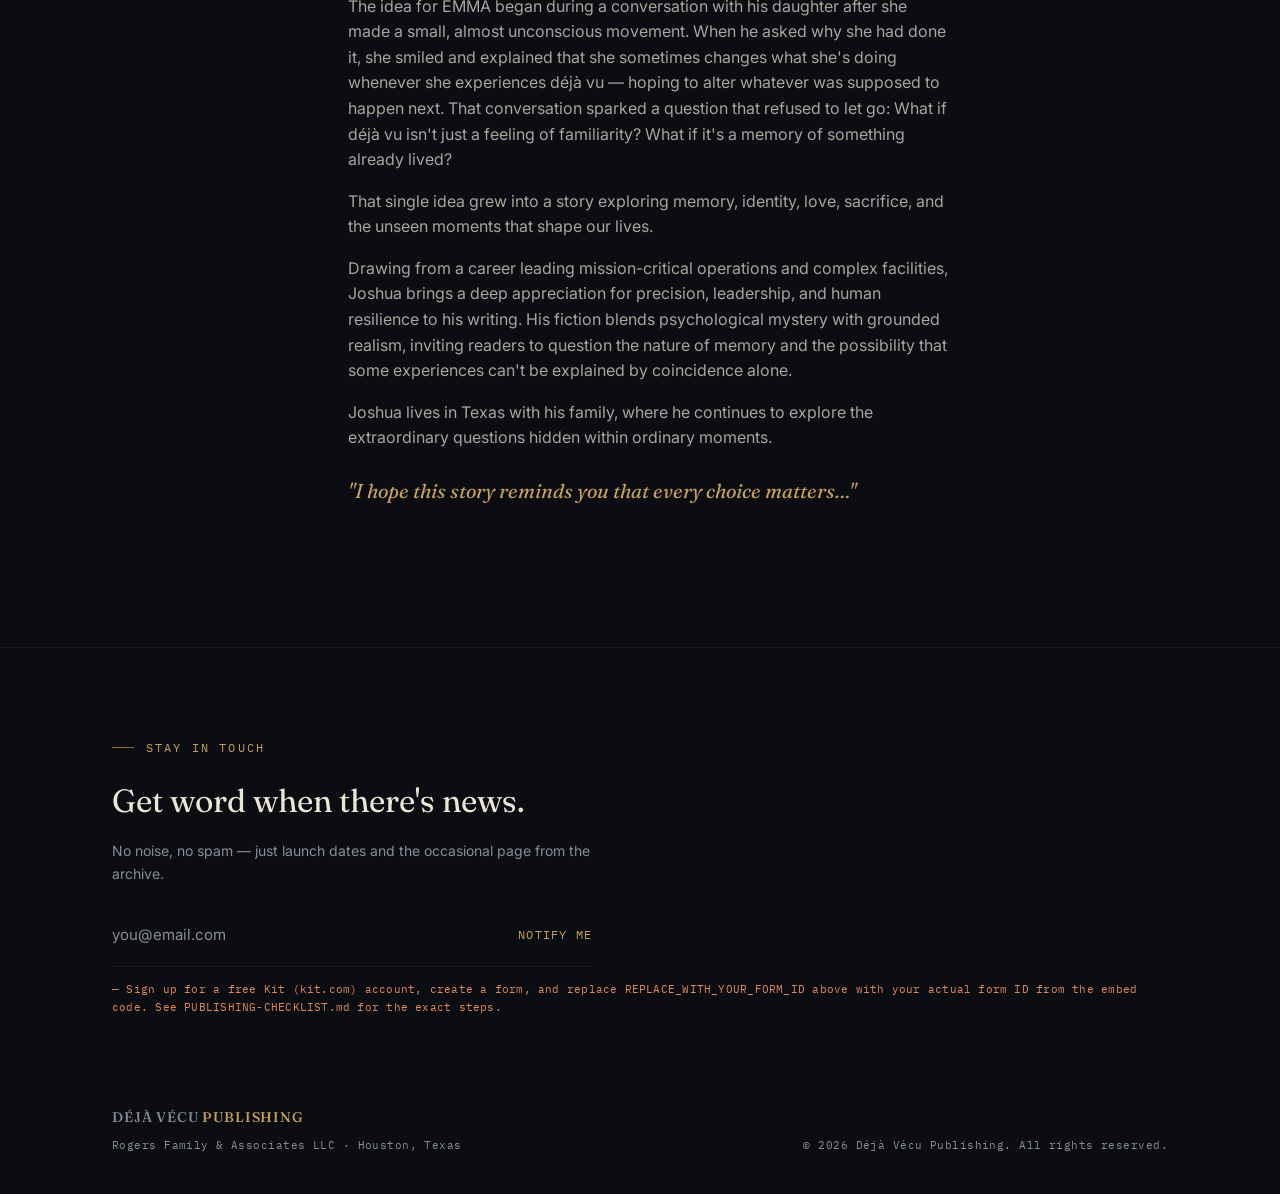
==== commit bb6b62d9: "Add files via upload" ====
--- a/index.html
+++ b/index.html
@@ -431,24 +431,37 @@
           <p>
             Nineteen-year-old Emma Rogers has always known things before they happen — not
             premonitions, exactly. Recurrences. A conversation she's certain she's already had.
-            A stranger's face that arrives pre-familiar. At St. John's University in Queens,
-            she's learned to call it déjà vu and let it pass.
+            A stranger's face that feels impossibly familiar. A moment that insists it has
+            already been lived.
           </p>
           <p>
-            Then a psychology professor with an unfinished study, a father who has spent years
-            disappearing into an alias, and a phenomenon with no name in any textbook converge on
-            the same impossible conclusion: Emma isn't imagining the recurrence. She's inside one
-            — and the deeper she goes, the more the timeline resists letting her go without a cost.
+            At St. John's University in Queens, she's learned to call it déjà vu and move on.
+          </p>
+          <p>
+            Until a psychology professor with an unfinished study, a father who has spent years
+            hidden behind an alias, and a phenomenon with no name in any textbook converge on the
+            same impossible conclusion:
+          </p>
+          <p>
+            Emma isn't imagining the recurrence.<br/>
+            She's living it.
+          </p>
+          <p>
+            As the boundaries between memory and reality begin to dissolve, Emma is forced to
+            confront a truth that challenges everything she believes about identity, love, and
+            sacrifice. And the deeper she follows the echoes of lives she can't explain, the more
+            she realizes that every answer comes with a cost.
           </p>
           <p>
             <em style="color:var(--paper); font-style:italic;">EMMA: Déjà Vécu</em> is a psychological
-            thriller about memory, inheritance, and the echoes we don't outrun.
+            suspense novel about memory, identity, and the echoes we leave behind.
           </p>
         </div>
 
         <div class="buy-row">
           <span class="status pending" style="padding:12px 22px; border:1px solid var(--slate-line);">● Coming Soon</span>
           <a class="btn btn-primary" href="#follow">Get Notified at Launch</a>
+          <a class="btn btn-ghost" href="sample.html">Read a Sample</a>
         </div>
         <div class="edit-note">— Swap the "Coming Soon" badge and add real retailer buttons once EMMA is live. See PUBLISHING-CHECKLIST.md.</div>
       </div>
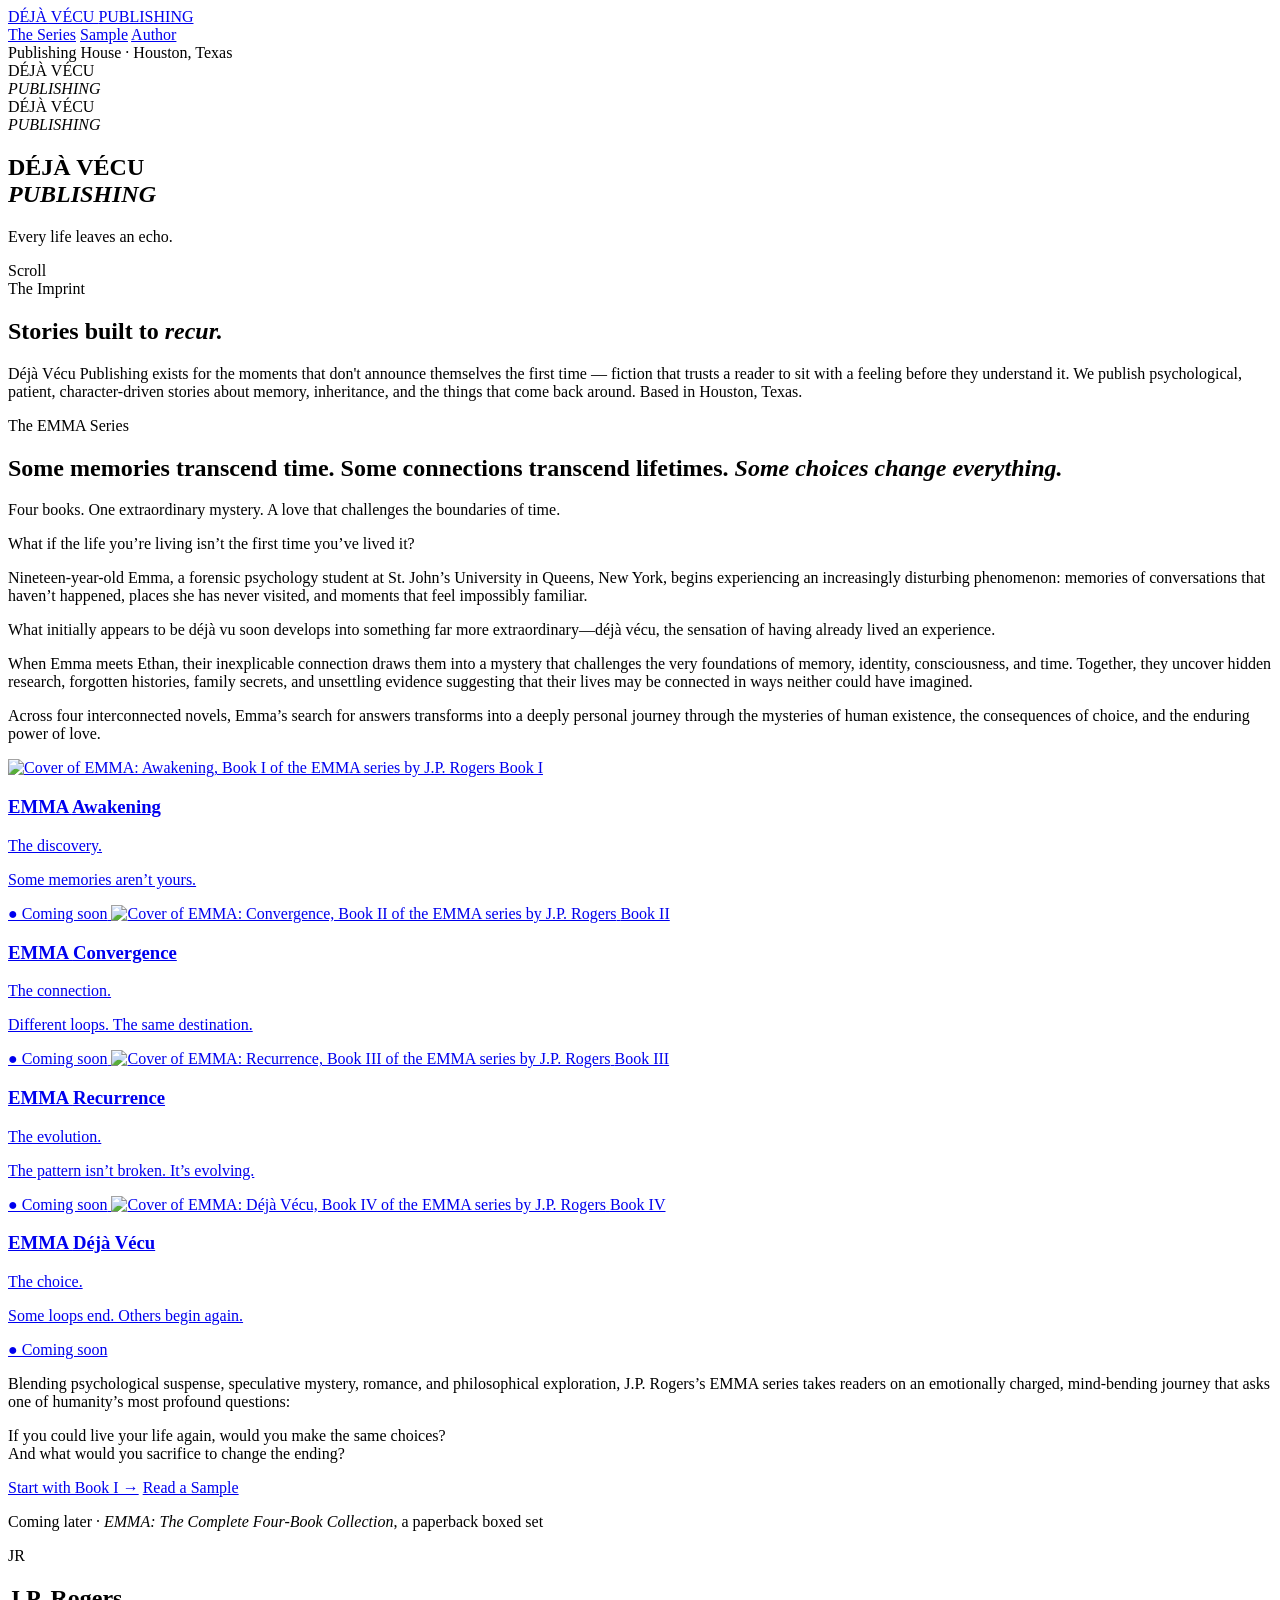
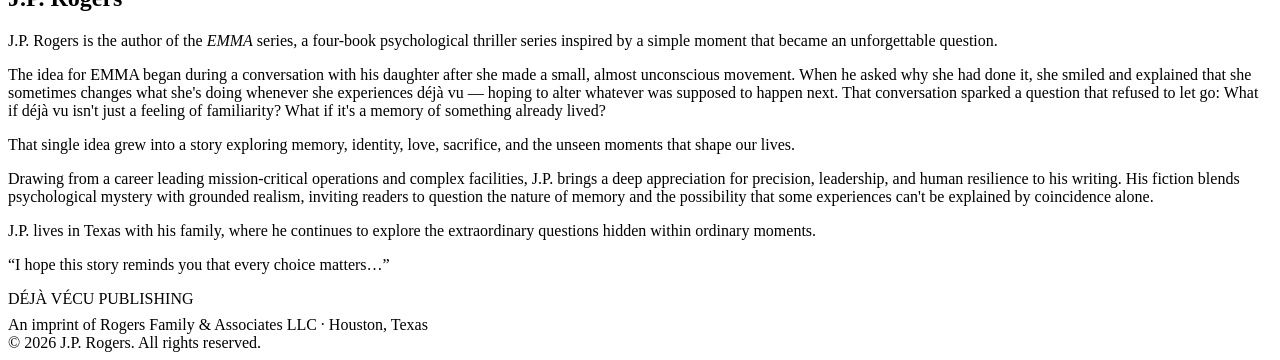
==== commit 35008612: "Add files via upload" ====
--- a/index.html
+++ b/index.html
@@ -3,386 +3,33 @@
 <head>
 <meta charset="UTF-8" />
 <meta name="viewport" content="width=device-width, initial-scale=1.0" />
-<title>Déjà Vécu Publishing</title>
-<meta name="description" content="Déjà Vécu Publishing — literary fiction built to recur. Publisher of EMMA: Déjà Vécu, by Joshua P. Rogers." />
+<title>The EMMA Series by J.P. Rogers | Déjà Vécu Publishing</title>
+<meta name="description" content="Some memories transcend time. Some connections transcend lifetimes. Some choices change everything. The EMMA series by J.P. Rogers: a psychological thriller in four books, beginning with EMMA: Awakening." />
+<meta name="author" content="J.P. Rogers" />
+<link rel="canonical" href="https://www.dejavecupublishing.com/" />
+<meta property="og:site_name" content="Déjà Vécu Publishing" />
+<meta property="og:type" content="website" />
+<meta property="og:title" content="The EMMA Series by J.P. Rogers | Déjà Vécu Publishing" />
+<meta property="og:description" content="Some memories transcend time. Some connections transcend lifetimes. Some choices change everything. The EMMA series by J.P. Rogers: a psychological thriller in four books, beginning with EMMA: Awakening." />
+<meta property="og:url" content="https://www.dejavecupublishing.com/" />
+<meta property="og:image" content="https://www.dejavecupublishing.com/assets/og-emma-series.jpg" />
+<meta name="twitter:card" content="summary_large_image" />
+<meta name="twitter:title" content="The EMMA Series by J.P. Rogers | Déjà Vécu Publishing" />
+<meta name="twitter:description" content="Some memories transcend time. Some connections transcend lifetimes. Some choices change everything. The EMMA series by J.P. Rogers: a psychological thriller in four books, beginning with EMMA: Awakening." />
+<meta name="twitter:image" content="https://www.dejavecupublishing.com/assets/og-emma-series.jpg" />
 <link rel="preconnect" href="https://fonts.googleapis.com">
 <link rel="preconnect" href="https://fonts.gstatic.com" crossorigin>
 <link href="https://fonts.googleapis.com/css2?family=Fraunces:ital,opsz,wght@0,9..144,300;0,9..144,400;0,9..144,500;0,9..144,600;1,9..144,400;1,9..144,500&family=Inter:wght@400;500;600&family=IBM+Plex+Mono:wght@400;500&display=swap" rel="stylesheet">
-<style>
-  :root{
-    --ink:#0b0d12;
-    --slate:#12151d;
-    --slate-line:#23283380;
-    --paper:#ece6d8;
-    --paper-dim:#ece6d8b3;
-    --gold:#c6a15b;
-    --gold-dim:#8a7038;
-    --fog:#8a8d97;
-    --serif: 'Fraunces', Georgia, serif;
-    --sans: 'Inter', -apple-system, sans-serif;
-    --mono: 'IBM Plex Mono', monospace;
-    --max: 1120px;
-  }
-
-  *{ box-sizing:border-box; }
-  html{ scroll-behavior:smooth; }
-  body{
-    margin:0;
-    background:var(--ink);
-    color:var(--paper);
-    font-family:var(--sans);
-    -webkit-font-smoothing:antialiased;
-    line-height:1.6;
-  }
-  img{ max-width:100%; display:block; }
-  a{ color:inherit; }
-  ::selection{ background:var(--gold); color:var(--ink); }
-
-  a:focus-visible, button:focus-visible, input:focus-visible{
-    outline:2px solid var(--gold);
-    outline-offset:3px;
-  }
-
-  .wrap{ max-width:var(--max); margin:0 auto; padding:0 32px; }
-
-  .eyebrow{
-    font-family:var(--mono);
-    font-size:12px;
-    letter-spacing:.18em;
-    text-transform:uppercase;
-    color:var(--gold);
-    display:flex;
-    align-items:center;
-    gap:12px;
-  }
-  .eyebrow::before{
-    content:"";
-    width:22px; height:1px;
-    background:var(--gold-dim);
-    display:inline-block;
-  }
-
-  /* ---------- NAV ---------- */
-  header.site{
-    position:fixed; top:0; left:0; right:0; z-index:50;
-    background:linear-gradient(180deg, rgba(11,13,18,.92), rgba(11,13,18,0));
-    padding:22px 0;
-  }
-  header.site .wrap{ display:flex; align-items:center; justify-content:space-between; }
-  .wordmark-sm{
-    font-family:var(--serif);
-    font-weight:500;
-    font-size:16px;
-    letter-spacing:.06em;
-    text-transform:uppercase;
-    text-decoration:none;
-  }
-  .wordmark-sm span{ color:var(--gold); }
-  nav.links{ display:flex; gap:32px; }
-  nav.links a{
-    font-family:var(--mono);
-    font-size:12px;
-    letter-spacing:.1em;
-    text-transform:uppercase;
-    text-decoration:none;
-    color:var(--paper-dim);
-    transition:color .2s ease;
-  }
-  nav.links a:hover{ color:var(--gold); }
-  @media (max-width:640px){ nav.links{ gap:18px; } }
-
-  /* ---------- HERO ---------- */
-  .hero{
-    position:relative;
-    min-height:100svh;
-    display:flex; flex-direction:column;
-    align-items:center; justify-content:center;
-    text-align:center;
-    overflow:hidden;
-    padding:120px 24px 80px;
-  }
-  .hero::before{
-    content:"";
-    position:absolute; inset:0;
-    background:
-      radial-gradient(ellipse 80% 55% at 50% 30%, rgba(198,161,91,.08), transparent 60%),
-      linear-gradient(180deg, rgba(11,13,18,.55) 0%, rgba(11,13,18,.75) 55%, var(--ink) 100%),
-      url('assets/emma-cover.jpg');
-    background-size: cover;
-    background-position: center 20%;
-    filter: saturate(.7) brightness(.55) blur(1px);
-    transform: scale(1.08);
-    z-index:0;
-  }
-  .hero-inner{ position:relative; z-index:1; }
-
-  .hero-eyebrow{
-    font-family:var(--mono); font-size:12px; letter-spacing:.22em;
-    text-transform:uppercase; color:var(--fog); margin-bottom:28px;
-  }
-
-  .echo-wrap{ position:relative; display:inline-block; }
-  .wordmark-lg{
-    font-family:var(--serif);
-    font-weight:400;
-    font-size:clamp(44px, 9vw, 108px);
-    letter-spacing:.02em;
-    text-transform:uppercase;
-    line-height:1.02;
-    margin:0;
-    color:var(--paper);
-    position:relative;
-    z-index:2;
-  }
-  .wordmark-lg em{
-    font-style:italic;
-    font-weight:400;
-    color:var(--gold);
-  }
-  /* echo ghost layers — the signature motif */
-  .echo-ghost{
-    position:absolute; inset:0;
-    font-family:var(--serif);
-    font-weight:400;
-    font-size:clamp(44px, 9vw, 108px);
-    letter-spacing:.02em;
-    text-transform:uppercase;
-    line-height:1.02;
-    color:var(--gold-dim);
-    z-index:1;
-    pointer-events:none;
-    user-select:none;
-  }
-  .echo-ghost.g1{ animation: echo-out 5.5s ease-out infinite; animation-delay:.2s; }
-  .echo-ghost.g2{ animation: echo-out 5.5s ease-out infinite; animation-delay:1s; }
-
-  @keyframes echo-out{
-    0%   { opacity:.55; transform:translate(0,0); filter:blur(0px); }
-    70%  { opacity:0;   transform:translate(6px,10px); filter:blur(2px); }
-    100% { opacity:0;   transform:translate(6px,10px); filter:blur(2px); }
-  }
-  @media (prefers-reduced-motion: reduce){
-    .echo-ghost{ animation:none !important; opacity:.18; }
-  }
-
-  .tagline{
-    font-family:var(--serif);
-    font-style:italic;
-    font-weight:400;
-    font-size:clamp(17px, 2.4vw, 22px);
-    color:var(--paper-dim);
-    margin:32px 0 0;
-  }
-
-  .scroll-cue{
-    margin-top:64px;
-    font-family:var(--mono);
-    font-size:11px;
-    letter-spacing:.16em;
-    text-transform:uppercase;
-    color:var(--fog);
-    display:flex; flex-direction:column; align-items:center; gap:10px;
-  }
-  .scroll-cue .line{ width:1px; height:34px; background:linear-gradient(var(--gold-dim), transparent); }
-
-  /* ---------- SECTION SHELL ---------- */
-  section{ padding:120px 0; position:relative; }
-  section.tight{ padding:88px 0; }
-  .section-head{ max-width:640px; margin-bottom:56px; }
-  .section-head h2{
-    font-family:var(--serif);
-    font-weight:400;
-    font-size:clamp(30px, 4vw, 46px);
-    line-height:1.15;
-    margin:18px 0 0;
-  }
-  .section-head h2 em{ font-style:italic; color:var(--gold); font-weight:400; }
-  .lede{
-    font-size:17px;
-    color:var(--paper-dim);
-    max-width:56ch;
-  }
-
-  /* ---------- IMPRINT INTRO ---------- */
-  .imprint{ border-top:1px solid var(--slate-line); }
-  .imprint .wrap{ text-align:center; display:flex; flex-direction:column; align-items:center; }
-  .imprint .section-head{ margin-bottom:0; }
-  .imprint .eyebrow{ justify-content:center; }
-  .imprint .eyebrow::before{ display:none; }
-  .imprint .lede{ margin:22px auto 0; }
-
-  /* ---------- FEATURED BOOK ---------- */
-  .featured{ border-top:1px solid var(--slate-line); }
-  .book-grid{
-    display:grid;
-    grid-template-columns:minmax(220px, 320px) 1fr;
-    gap:72px;
-    align-items:start;
-  }
-  @media (max-width:820px){
-    .book-grid{ grid-template-columns:1fr; }
-    .book-cover-frame{ max-width:260px; margin:0 auto; }
-  }
-  .book-cover-frame{
-    position:relative;
-    box-shadow: 0 40px 80px -30px rgba(0,0,0,.7), 0 0 0 1px var(--slate-line);
-  }
-  .book-cover-frame img{ width:100%; }
-  .cycle-tag{
-    font-family:var(--mono); font-size:11px; letter-spacing:.14em;
-    text-transform:uppercase; color:var(--gold-dim);
-    margin-bottom:14px; display:block;
-  }
-  .book-title{
-    font-family:var(--serif); font-weight:400;
-    font-size:clamp(30px,4vw,44px);
-    margin:0 0 4px;
-    line-height:1.1;
-  }
-  .book-title em{ font-style:italic; color:var(--gold); }
-  .book-byline{
-    font-family:var(--mono); font-size:13px; letter-spacing:.06em;
-    color:var(--fog); margin-bottom:28px;
-  }
-  .book-synopsis p{
-    color:var(--paper-dim);
-    font-size:16px;
-    max-width:62ch;
-  }
-  .book-synopsis p + p{ margin-top:16px; }
-
-  .buy-row{ display:flex; flex-wrap:wrap; gap:14px; margin-top:36px; }
-  .btn{
-    font-family:var(--mono);
-    font-size:12px;
-    letter-spacing:.1em;
-    text-transform:uppercase;
-    text-decoration:none;
-    padding:15px 26px;
-    display:inline-flex; align-items:center; gap:10px;
-    transition:all .2s ease;
-    border:1px solid transparent;
-  }
-  .btn-primary{ background:var(--gold); color:var(--ink); }
-  .btn-primary:hover{ background:#d8b370; }
-  .btn-ghost{ border-color:var(--slate-line); color:var(--paper-dim); }
-  .btn-ghost:hover{ border-color:var(--gold-dim); color:var(--gold); }
-
-  .edit-note{
-    font-family:var(--mono);
-    font-size:11px;
-    color:#e08a5c;
-    margin-top:14px;
-    letter-spacing:.02em;
-  }
-
-  /* ---------- THE CYCLE ---------- */
-  .cycle{ border-top:1px solid var(--slate-line); }
-  .cycle-grid{
-    display:grid;
-    grid-template-columns:repeat(3, 1fr);
-    gap:1px;
-    background:var(--slate-line);
-    border:1px solid var(--slate-line);
-  }
-  .cycle-grid.single{
-    grid-template-columns:1fr;
-    max-width:420px;
-    margin:0 auto;
-  }
-  @media (max-width:820px){ .cycle-grid{ grid-template-columns:1fr; } }
-  .cycle-card{
-    background:var(--ink);
-    padding:40px 32px;
-    min-height:280px;
-    display:flex; flex-direction:column; justify-content:space-between;
-  }
-  .cycle-num{ font-family:var(--mono); color:var(--gold-dim); font-size:13px; letter-spacing:.1em; }
-  .cycle-card h3{
-    font-family:var(--serif); font-weight:400; font-style:italic;
-    font-size:26px; margin:20px 0 10px; color:var(--paper);
-  }
-  .cycle-card p{ color:var(--fog); font-size:14px; margin:0; }
-  .cycle-card.ghost{ opacity:.5; }
-  .cycle-card.ghost h3{ color:var(--fog); }
-  .status{
-    font-family:var(--mono); font-size:11px; letter-spacing:.1em; text-transform:uppercase;
-  }
-  .status.live{ color:var(--gold); }
-  .status.pending{ color:var(--fog); }
-
-  /* ---------- AUTHOR ---------- */
-  .author{ border-top:1px solid var(--slate-line); }
-  .author-grid{
-    display:grid;
-    grid-template-columns:180px 1fr;
-    gap:56px;
-    align-items:start;
-  }
-  @media (max-width:640px){ .author-grid{ grid-template-columns:1fr; } }
-  .author-mark{
-    width:140px; height:140px;
-    border:1px solid var(--slate-line);
-    display:flex; align-items:center; justify-content:center;
-    font-family:var(--serif); font-style:italic; font-size:44px;
-    color:var(--gold-dim);
-  }
-  .author h2{
-    font-family:var(--serif); font-weight:400; font-size:30px; margin:0 0 18px;
-  }
-  .author p{ color:var(--paper-dim); max-width:60ch; }
-  .author .pull{
-    font-family:var(--serif); font-style:italic; color:var(--gold);
-    font-size:20px; margin-top:24px; max-width:44ch;
-  }
-
-  /* ---------- NEWSLETTER / FOOTER ---------- */
-  footer{ border-top:1px solid var(--slate-line); padding:90px 0 40px; }
-  .news-head{ max-width:520px; }
-  .news-head .eyebrow{ margin-bottom:18px; }
-  .news-head h2{ font-family:var(--serif); font-weight:400; font-size:32px; margin:0 0 12px; }
-  .news-head p{ color:var(--fog); font-size:14px; }
-
-  .news-form{
-    display:flex; gap:0; margin-top:32px; max-width:480px;
-    border-bottom:1px solid var(--slate-line);
-    padding-bottom:14px;
-  }
-  .news-form input{
-    flex:1; background:transparent; border:none; color:var(--paper);
-    font-family:var(--sans); font-size:15px; padding:8px 0;
-  }
-  .news-form input::placeholder{ color:var(--fog); }
-  .news-form button{
-    background:none; border:none; color:var(--gold);
-    font-family:var(--mono); font-size:12px; letter-spacing:.1em; text-transform:uppercase;
-    cursor:pointer; padding:8px 0 8px 20px;
-  }
-  .news-form button:hover{ color:#d8b370; }
-
-  .foot-bottom{
-    margin-top:90px;
-    display:flex; justify-content:space-between; align-items:flex-end;
-    flex-wrap:wrap; gap:24px;
-    font-family:var(--mono); font-size:11px; color:var(--fog); letter-spacing:.04em;
-  }
-  .foot-bottom .wordmark-sm{ font-size:14px; }
-
-  @media (max-width:640px){
-    section{ padding:80px 0; }
-    .hero{ padding-top:110px; }
-  }
-</style>
+<link rel="stylesheet" href="assets/site.css" />
 </head>
 <body>
-
 <header class="site">
   <div class="wrap">
-    <a href="#top" class="wordmark-sm">DÉJÀ&nbsp;VÉCU <span>PUBLISHING</span></a>
+    <a href="index.html" class="wordmark-sm">DÉJÀ&nbsp;VÉCU <span>PUBLISHING</span></a>
     <nav class="links">
-      <a href="#book">Books</a>
-      <a href="#author">Author</a>
-      <a href="#follow">Follow</a>
+      <a href="index.html#series">The Series</a>
+      <a href="sample.html">Sample</a>
+      <a href="index.html#author">Author</a>
     </nav>
   </div>
 </header>
@@ -417,76 +64,63 @@
   </div>
 </section>
 
-<section class="featured" id="book">
+<section class="series" id="series">
   <div class="wrap">
-    <div class="book-grid">
-      <div class="book-cover-frame">
-        <img src="assets/emma-cover.jpg" alt="Book cover: EMMA, Déjà Vécu — a woman stands on a nighttime bridge overlooking a city skyline" />
-      </div>
-      <div>
-        <h1 class="book-title">EMMA <em>Déjà Vécu</em></h1>
-        <div class="book-byline">A Novel by Joshua P. Rogers</div>
-
-        <div class="book-synopsis">
-          <p>
-            Nineteen-year-old Emma Rogers has always known things before they happen — not
-            premonitions, exactly. Recurrences. A conversation she's certain she's already had.
-            A stranger's face that feels impossibly familiar. A moment that insists it has
-            already been lived.
-          </p>
-          <p>
-            At St. John's University in Queens, she's learned to call it déjà vu and move on.
-          </p>
-          <p>
-            Until a psychology professor with an unfinished study, a father who has spent years
-            hidden behind an alias, and a phenomenon with no name in any textbook converge on the
-            same impossible conclusion:
-          </p>
-          <p>
-            Emma isn't imagining the recurrence.<br/>
-            She's living it.
-          </p>
-          <p>
-            As the boundaries between memory and reality begin to dissolve, Emma is forced to
-            confront a truth that challenges everything she believes about identity, love, and
-            sacrifice. And the deeper she follows the echoes of lives she can't explain, the more
-            she realizes that every answer comes with a cost.
-          </p>
-          <p>
-            <em style="color:var(--paper); font-style:italic;">EMMA: Déjà Vécu</em> is a psychological
-            suspense novel about memory, identity, and the echoes we leave behind.
-          </p>
-        </div>
-
-        <div class="buy-row">
-          <span class="status pending" style="padding:12px 22px; border:1px solid var(--slate-line);">● Coming Soon</span>
-          <a class="btn btn-primary" href="#follow">Get Notified at Launch</a>
-          <a class="btn btn-ghost" href="sample.html">Read a Sample</a>
-        </div>
-        <div class="edit-note">— Swap the "Coming Soon" badge and add real retailer buttons once EMMA is live. See PUBLISHING-CHECKLIST.md.</div>
-      </div>
+    <div class="eyebrow">The EMMA Series</div>
+    <div class="section-head">
+      <h2>Some memories transcend time. Some connections transcend lifetimes. <em>Some choices change everything.</em></h2>
+      <p class="lede" style="margin-top:14px;">Four books. One extraordinary mystery. A love that challenges the boundaries of time.</p>
     </div>
-  </div>
-</section>
-
-<section class="cycle tight">
-  <div class="wrap">
-    <div class="eyebrow">The Déjà Vécu Universe</div>
-    <div class="section-head">
-      <h2>Every life leaves an <em>echo.</em></h2>
-      <p class="lede" style="margin-top:14px;">One recurrence. Every story it touches.</p>
+    <div class="series-intro">
+      <p class="series-q">What if the life you’re living isn’t the first time you’ve lived it?</p>
+      <p>Nineteen-year-old Emma, a forensic psychology student at St. John’s University in Queens, New York, begins experiencing an increasingly disturbing phenomenon: memories of conversations that haven’t happened, places she has never visited, and moments that feel impossibly familiar.</p>
+      <p>What initially appears to be déjà vu soon develops into something far more extraordinary—déjà vécu, the sensation of having already lived an experience.</p>
+      <p>When Emma meets Ethan, their inexplicable connection draws them into a mystery that challenges the very foundations of memory, identity, consciousness, and time. Together, they uncover hidden research, forgotten histories, family secrets, and unsettling evidence suggesting that their lives may be connected in ways neither could have imagined.</p>
+      <p>Across four interconnected novels, Emma’s search for answers transforms into a deeply personal journey through the mysteries of human existence, the consequences of choice, and the enduring power of love.</p>
     </div>
-  </div>
-  <div class="wrap">
-    <div class="cycle-grid single">
-      <div class="cycle-card">
-        <div>
-          <h3>EMMA: Déjà Vécu</h3>
-          <p>Available now.</p>
-        </div>
-        <span class="status live">● Available</span>
-      </div>
+    <div class="series-grid">
+      <a class="series-card" href="books/emma-awakening.html">
+        <img class="cover" src="assets/covers/emma-awakening-sm.jpg" alt="Cover of EMMA: Awakening, Book I of the EMMA series by J.P. Rogers" loading="lazy" width="400" />
+        <span class="book-num">Book I</span>
+        <h3>EMMA <span class="sub">Awakening</span></h3>
+        <p class="role">The discovery.</p>
+        <p class="hook">Some memories aren’t yours.</p>
+        <span class="status pending">● Coming soon</span>
+      </a>
+      <a class="series-card" href="books/emma-convergence.html">
+        <img class="cover" src="assets/covers/emma-convergence-sm.jpg" alt="Cover of EMMA: Convergence, Book II of the EMMA series by J.P. Rogers" loading="lazy" width="400" />
+        <span class="book-num">Book II</span>
+        <h3>EMMA <span class="sub">Convergence</span></h3>
+        <p class="role">The connection.</p>
+        <p class="hook">Different loops. The same destination.</p>
+        <span class="status pending">● Coming soon</span>
+      </a>
+      <a class="series-card" href="books/emma-recurrence.html">
+        <img class="cover" src="assets/covers/emma-recurrence-sm.jpg" alt="Cover of EMMA: Recurrence, Book III of the EMMA series by J.P. Rogers" loading="lazy" width="400" />
+        <span class="book-num">Book III</span>
+        <h3>EMMA <span class="sub">Recurrence</span></h3>
+        <p class="role">The evolution.</p>
+        <p class="hook">The pattern isn’t broken. It’s evolving.</p>
+        <span class="status pending">● Coming soon</span>
+      </a>
+      <a class="series-card" href="books/emma-deja-vecu.html">
+        <img class="cover" src="assets/covers/emma-deja-vecu-sm.jpg" alt="Cover of EMMA: Déjà Vécu, Book IV of the EMMA series by J.P. Rogers" loading="lazy" width="400" />
+        <span class="book-num">Book IV</span>
+        <h3>EMMA <span class="sub">Déjà Vécu</span></h3>
+        <p class="role">The choice.</p>
+        <p class="hook">Some loops end. Others begin again.</p>
+        <span class="status pending">● Coming soon</span>
+      </a>
     </div>
+    <div class="series-close">
+      <p>Blending psychological suspense, speculative mystery, romance, and philosophical exploration, J.P. Rogers’s EMMA series takes readers on an emotionally charged, mind-bending journey that asks one of humanity’s most profound questions:</p>
+      <p class="series-q">If you could live your life again, would you make the same choices?<br />And what would you sacrifice to change the ending?</p>
+    </div>
+    <div class="series-cta">
+      <a class="btn btn-primary" href="books/emma-awakening.html">Start with Book I →</a>
+      <a class="btn btn-ghost" href="sample.html">Read a Sample</a>
+    </div>
+    <p class="collection-note">Coming later · <em>EMMA: The Complete Four-Book Collection</em>, a paperback boxed set</p>
   </div>
 </section>
 
@@ -495,10 +129,10 @@
     <div class="author-grid">
       <div class="author-mark" aria-hidden="true">JR</div>
       <div>
-        <h2>Joshua P. Rogers</h2>
+        <h2>J.P. Rogers</h2>
         <p>
-          Joshua P. Rogers is the author of <em style="color:var(--paper); font-style:italic;">EMMA: Déjà Vécu</em>,
-          a psychological suspense novel inspired by a simple moment that became an unforgettable question.
+          J.P. Rogers is the author of the <em style="color:var(--paper); font-style:italic;">EMMA</em> series,
+          a four-book psychological thriller series inspired by a simple moment that became an unforgettable question.
         </p>
         <p>
           The idea for EMMA began during a conversation with his daughter after she made a small, almost
@@ -512,43 +146,31 @@
           moments that shape our lives.
         </p>
         <p>
-          Drawing from a career leading mission-critical operations and complex facilities, Joshua brings a
+          Drawing from a career leading mission-critical operations and complex facilities, J.P. brings a
           deep appreciation for precision, leadership, and human resilience to his writing. His fiction blends
           psychological mystery with grounded realism, inviting readers to question the nature of memory and
           the possibility that some experiences can't be explained by coincidence alone.
         </p>
         <p>
-          Joshua lives in Texas with his family, where he continues to explore the extraordinary questions
+          J.P. lives in Texas with his family, where he continues to explore the extraordinary questions
           hidden within ordinary moments.
         </p>
-        <p class="pull">"I hope this story reminds you that every choice matters…"</p>
+        <p class="pull">“I hope this story reminds you that every choice matters…”</p>
       </div>
     </div>
   </div>
 </section>
 
-<footer id="follow">
+<footer>
   <div class="wrap">
-    <div class="news-head">
-      <div class="eyebrow">Stay in Touch</div>
-      <h2>Get word when there's news.</h2>
-      <p>No noise, no spam — just launch dates and the occasional page from the archive.</p>
-    </div>
-    <form class="news-form" action="https://app.kit.com/forms/REPLACE_WITH_YOUR_FORM_ID/subscriptions" method="post">
-      <input type="email" name="email_address" placeholder="you@email.com" required />
-      <button type="submit">Notify Me</button>
-    </form>
-    <div class="edit-note">— Sign up for a free Kit (kit.com) account, create a form, and replace REPLACE_WITH_YOUR_FORM_ID above with your actual form ID from the embed code. See PUBLISHING-CHECKLIST.md for the exact steps.</div>
-
     <div class="foot-bottom">
       <div>
         <div class="wordmark-sm">DÉJÀ&nbsp;VÉCU <span style="color:var(--gold);">PUBLISHING</span></div>
-        <div style="margin-top:8px;">Rogers Family &amp; Associates LLC · Houston, Texas</div>
+        <div style="margin-top:8px;">An imprint of Rogers Family &amp; Associates LLC · Houston, Texas</div>
       </div>
-      <div>© 2026 Déjà Vécu Publishing. All rights reserved.</div>
+      <div>© 2026 J.P. Rogers. All rights reserved.</div>
     </div>
   </div>
 </footer>
-
 </body>
 </html>
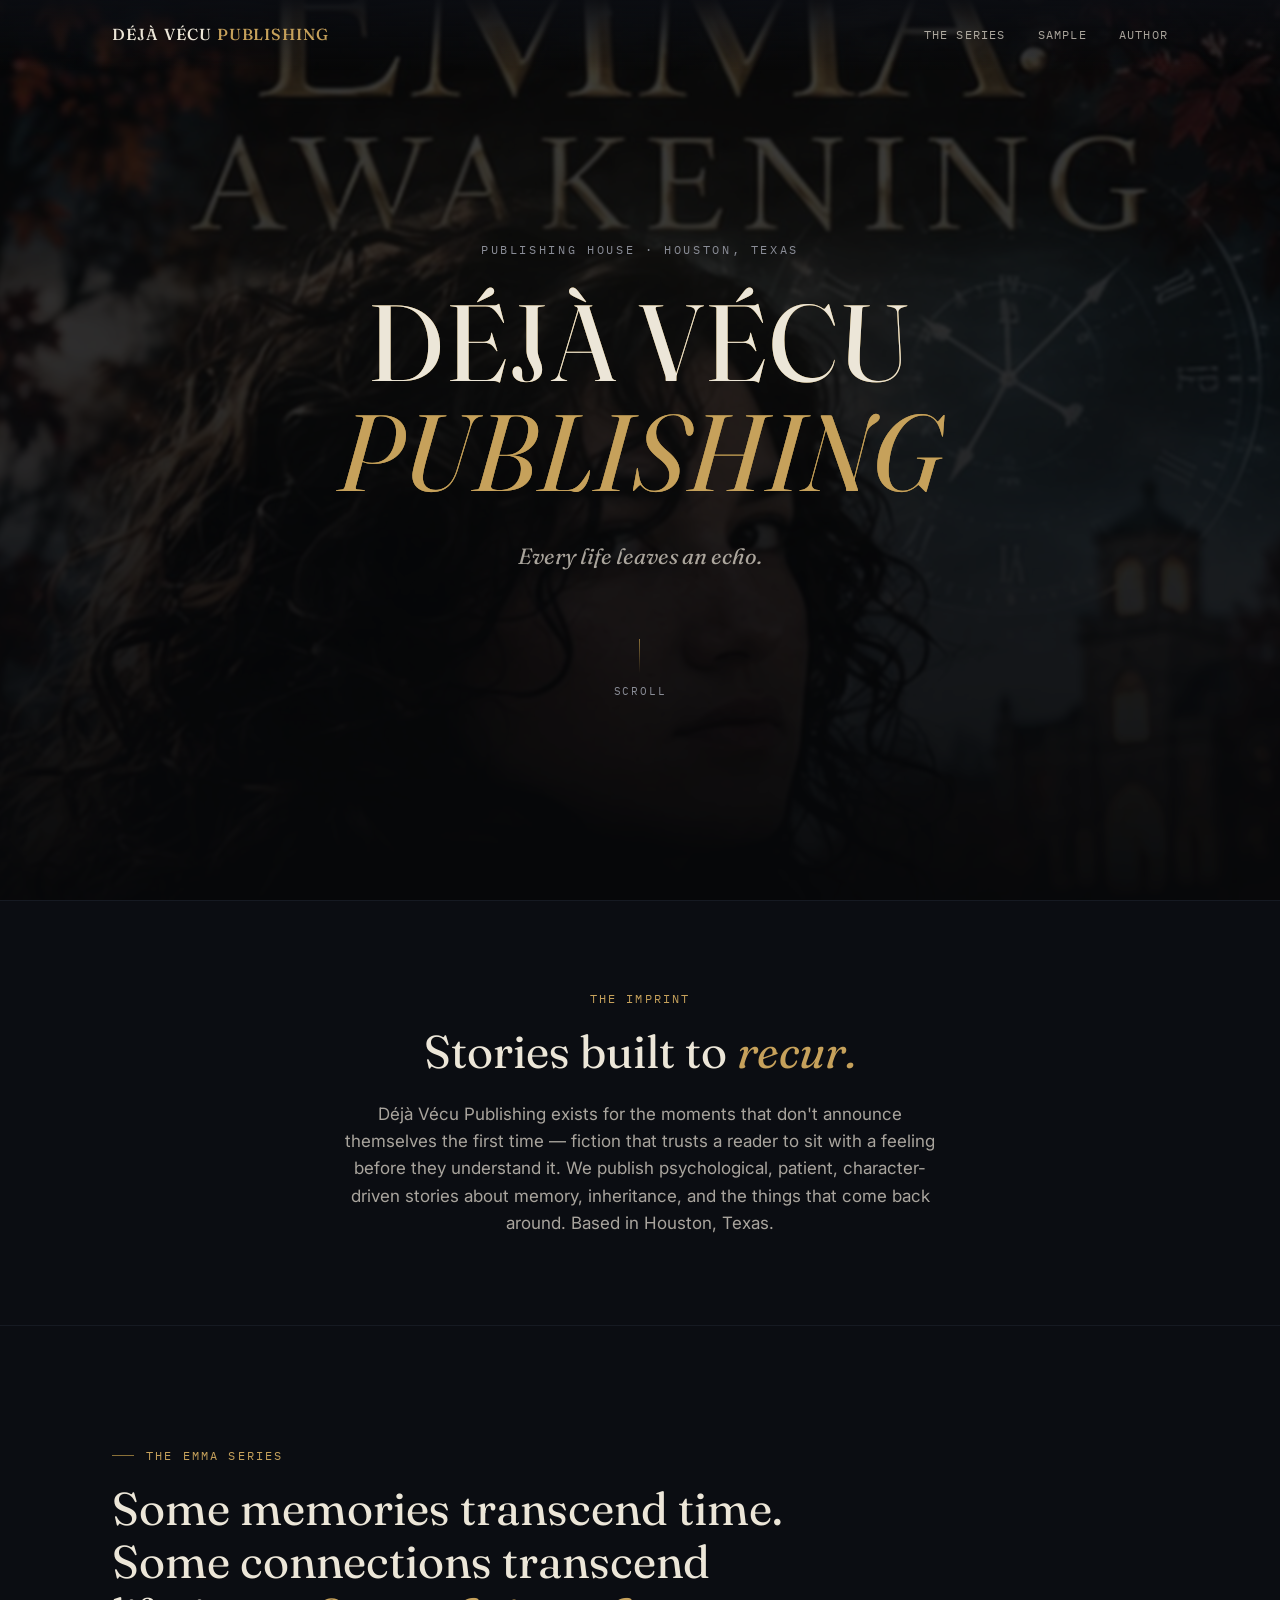
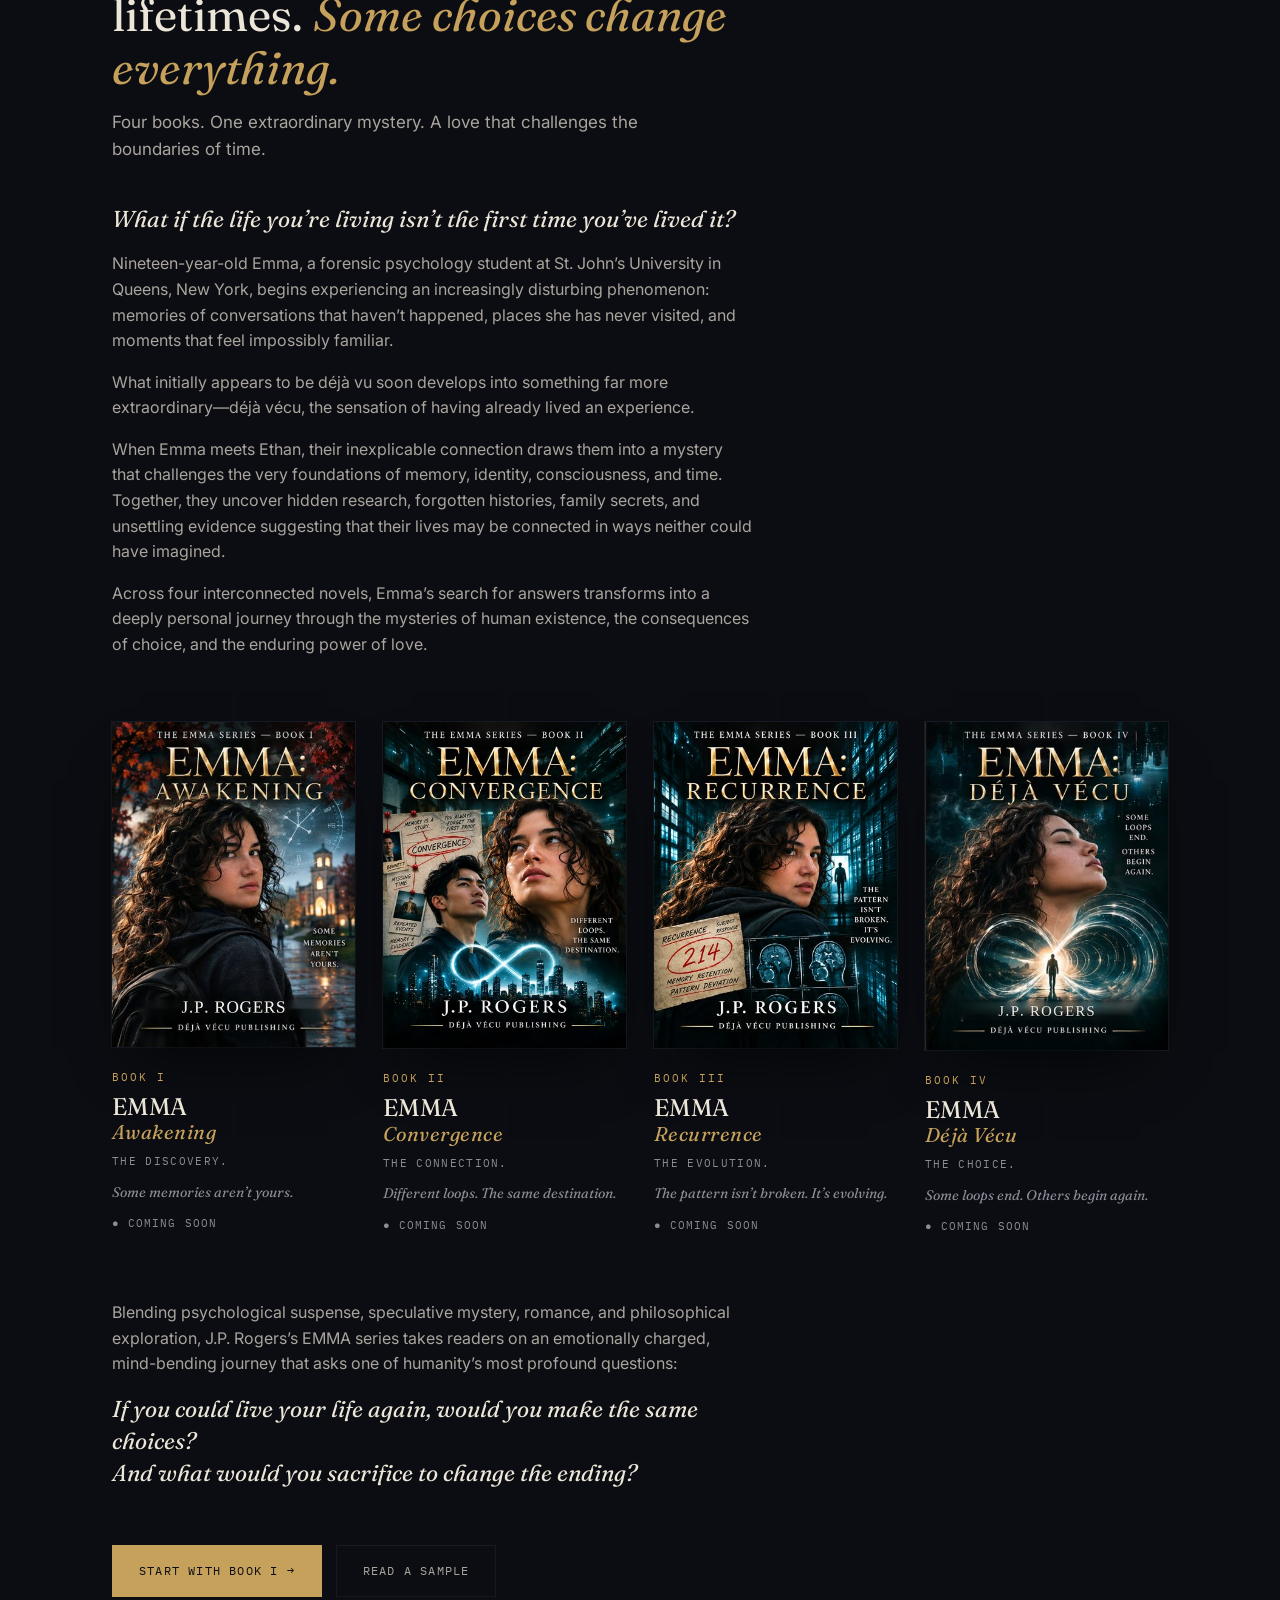
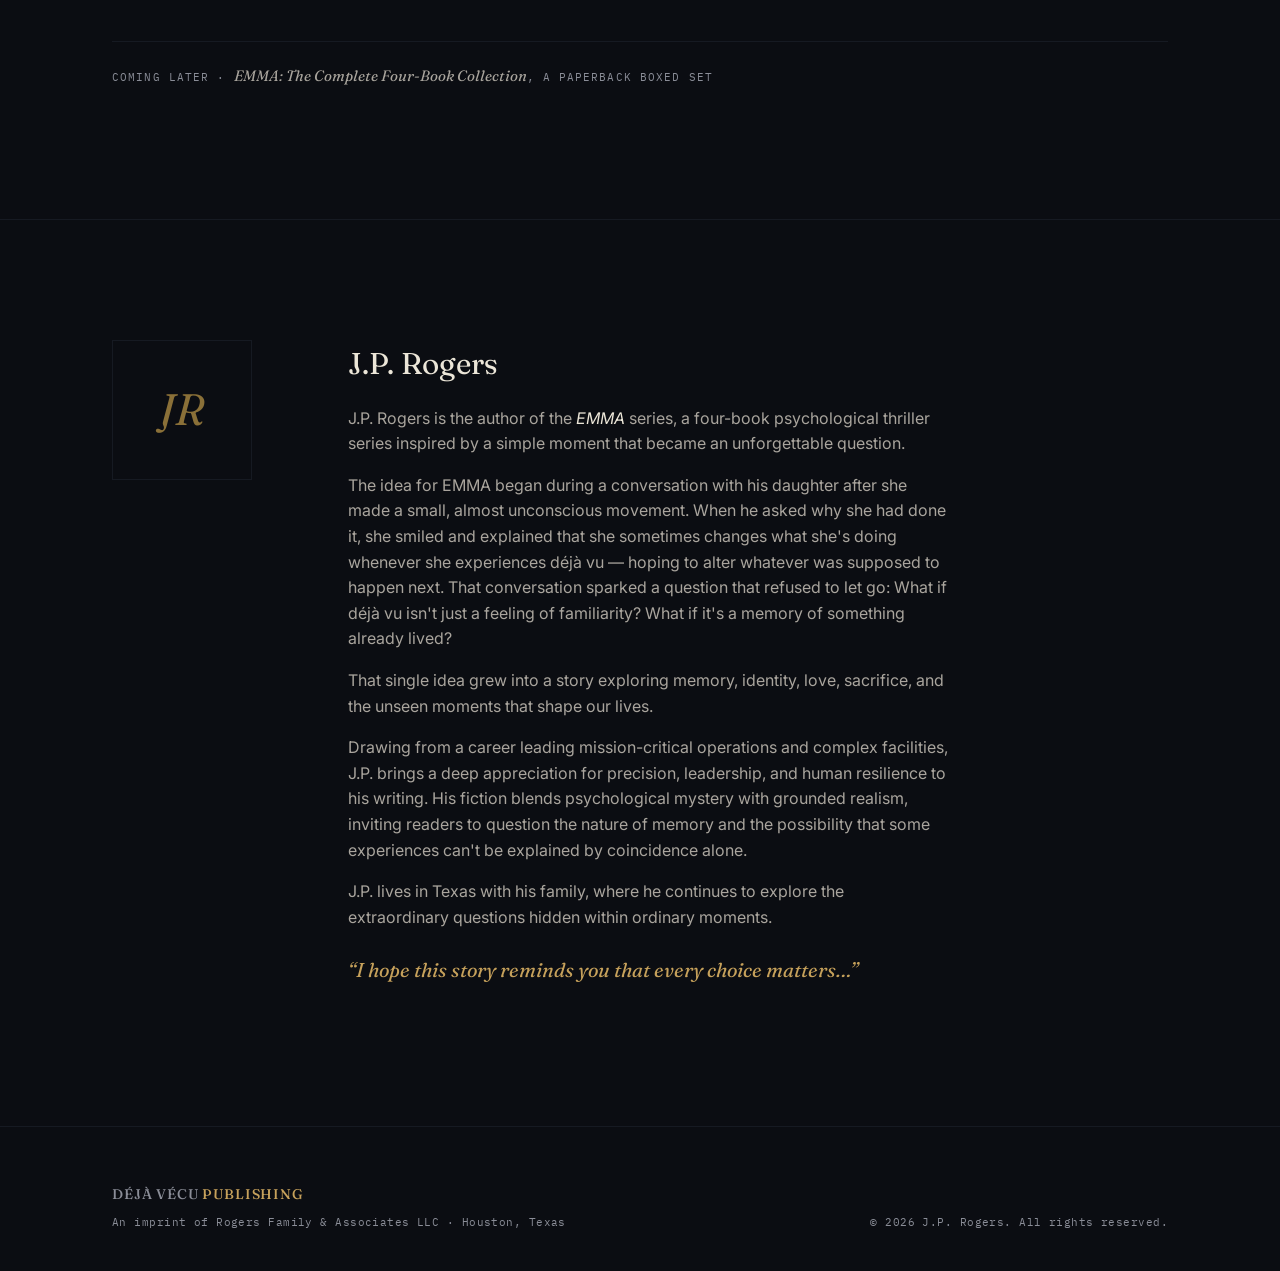
==== commit 887fbb4c: "Add site icon, structured data, sitemap, 404 page, sample cover - Site icon from the DV logo mark (f" ====
--- a/index.html
+++ b/index.html
@@ -20,7 +20,98 @@
 <link rel="preconnect" href="https://fonts.googleapis.com">
 <link rel="preconnect" href="https://fonts.gstatic.com" crossorigin>
 <link href="https://fonts.googleapis.com/css2?family=Fraunces:ital,opsz,wght@0,9..144,300;0,9..144,400;0,9..144,500;0,9..144,600;1,9..144,400;1,9..144,500&family=Inter:wght@400;500;600&family=IBM+Plex+Mono:wght@400;500&display=swap" rel="stylesheet">
+<link rel="icon" href="favicon.ico" sizes="any" />
+<link rel="icon" type="image/png" sizes="192x192" href="assets/icons/icon-192.png" />
+<link rel="apple-touch-icon" href="apple-touch-icon.png" />
+<meta name="theme-color" content="#0b0d12" />
 <link rel="stylesheet" href="assets/site.css" />
+<script type="application/ld+json">
+{
+ "@context": "https://schema.org",
+ "@graph": [
+  {
+   "@type": "Organization",
+   "@id": "https://www.dejavecupublishing.com/#publisher",
+   "name": "Déjà Vécu Publishing",
+   "url": "https://www.dejavecupublishing.com/",
+   "logo": "https://www.dejavecupublishing.com/assets/icons/dejavecu-publishing-logo-light.jpg",
+   "parentOrganization": {
+    "@type": "Organization",
+    "name": "Rogers Family & Associates LLC"
+   },
+   "address": {
+    "@type": "PostalAddress",
+    "addressLocality": "Houston",
+    "addressRegion": "TX",
+    "addressCountry": "US"
+   }
+  },
+  {
+   "@type": "Person",
+   "@id": "https://www.dejavecupublishing.com/#author",
+   "name": "J.P. Rogers",
+   "url": "https://www.dejavecupublishing.com/#author"
+  },
+  {
+   "@type": "WebSite",
+   "@id": "https://www.dejavecupublishing.com/#website",
+   "url": "https://www.dejavecupublishing.com/",
+   "name": "Déjà Vécu Publishing",
+   "publisher": {
+    "@id": "https://www.dejavecupublishing.com/#publisher"
+   }
+  },
+  {
+   "@type": "BookSeries",
+   "@id": "https://www.dejavecupublishing.com/#emma-series",
+   "name": "The EMMA Series",
+   "url": "https://www.dejavecupublishing.com/#series",
+   "author": {
+    "@id": "https://www.dejavecupublishing.com/#author"
+   },
+   "publisher": {
+    "@id": "https://www.dejavecupublishing.com/#publisher"
+   },
+   "genre": [
+    "Psychological Thriller",
+    "Psychological Suspense"
+   ],
+   "inLanguage": "en",
+   "description": "Some memories transcend time. Some connections transcend lifetimes. Some choices change everything. A psychological thriller in four books by J.P. Rogers.",
+   "hasPart": [
+    {
+     "@type": "Book",
+     "@id": "https://www.dejavecupublishing.com/books/emma-awakening.html#book",
+     "name": "EMMA: Awakening",
+     "position": 1,
+     "url": "https://www.dejavecupublishing.com/books/emma-awakening.html"
+    },
+    {
+     "@type": "Book",
+     "@id": "https://www.dejavecupublishing.com/books/emma-convergence.html#book",
+     "name": "EMMA: Convergence",
+     "position": 2,
+     "url": "https://www.dejavecupublishing.com/books/emma-convergence.html"
+    },
+    {
+     "@type": "Book",
+     "@id": "https://www.dejavecupublishing.com/books/emma-recurrence.html#book",
+     "name": "EMMA: Recurrence",
+     "position": 3,
+     "url": "https://www.dejavecupublishing.com/books/emma-recurrence.html"
+    },
+    {
+     "@type": "Book",
+     "@id": "https://www.dejavecupublishing.com/books/emma-deja-vecu.html#book",
+     "name": "EMMA: Déjà Vécu",
+     "position": 4,
+     "url": "https://www.dejavecupublishing.com/books/emma-deja-vecu.html"
+    }
+   ]
+  }
+ ]
+}
+</script>
 </head>
 <body>
 <header class="site">
--- a/assets/site.css
+++ b/assets/site.css
@@ -0,0 +1,395 @@
+/* Déjà Vécu Publishing — shared styles (index + book pages) */
+
+  :root{
+    --ink:#0b0d12;
+    --slate:#12151d;
+    --slate-line:#23283380;
+    --paper:#ece6d8;
+    --paper-dim:#ece6d8b3;
+    --gold:#c6a15b;
+    --gold-dim:#8a7038;
+    --fog:#8a8d97;
+    --serif: 'Fraunces', Georgia, serif;
+    --sans: 'Inter', -apple-system, sans-serif;
+    --mono: 'IBM Plex Mono', monospace;
+    --max: 1120px;
+  }
+
+  *{ box-sizing:border-box; }
+  html{ scroll-behavior:smooth; }
+  body{
+    margin:0;
+    background:var(--ink);
+    color:var(--paper);
+    font-family:var(--sans);
+    -webkit-font-smoothing:antialiased;
+    line-height:1.6;
+  }
+  img{ max-width:100%; display:block; }
+  a{ color:inherit; }
+  ::selection{ background:var(--gold); color:var(--ink); }
+
+  a:focus-visible{
+    outline:2px solid var(--gold);
+    outline-offset:3px;
+  }
+
+  .wrap{ max-width:var(--max); margin:0 auto; padding:0 32px; }
+
+  .eyebrow{
+    font-family:var(--mono);
+    font-size:12px;
+    letter-spacing:.18em;
+    text-transform:uppercase;
+    color:var(--gold);
+    display:flex;
+    align-items:center;
+    gap:12px;
+  }
+  .eyebrow::before{
+    content:"";
+    width:22px; height:1px;
+    background:var(--gold-dim);
+    display:inline-block;
+  }
+
+  /* ---------- NAV ---------- */
+  header.site{
+    position:fixed; top:0; left:0; right:0; z-index:50;
+    background:linear-gradient(180deg, rgba(11,13,18,.92), rgba(11,13,18,0));
+    padding:22px 0;
+  }
+  header.site .wrap{ display:flex; align-items:center; justify-content:space-between; }
+  .wordmark-sm{
+    font-family:var(--serif);
+    font-weight:500;
+    font-size:16px;
+    letter-spacing:.06em;
+    text-transform:uppercase;
+    text-decoration:none;
+  }
+  .wordmark-sm span{ color:var(--gold); }
+  nav.links{ display:flex; gap:32px; }
+  nav.links a{
+    font-family:var(--mono);
+    font-size:12px;
+    letter-spacing:.1em;
+    text-transform:uppercase;
+    text-decoration:none;
+    color:var(--paper-dim);
+    transition:color .2s ease;
+  }
+  nav.links a:hover{ color:var(--gold); }
+  @media (max-width:640px){ nav.links{ gap:18px; } }
+
+  /* ---------- HERO ---------- */
+  .hero{
+    position:relative;
+    min-height:100svh;
+    display:flex; flex-direction:column;
+    align-items:center; justify-content:center;
+    text-align:center;
+    overflow:hidden;
+    padding:120px 24px 80px;
+  }
+  .hero::before{
+    content:"";
+    position:absolute; inset:0;
+    background:
+      radial-gradient(ellipse 80% 55% at 50% 30%, rgba(198,161,91,.08), transparent 60%),
+      linear-gradient(180deg, rgba(11,13,18,.55) 0%, rgba(11,13,18,.75) 55%, var(--ink) 100%),
+      url('covers/emma-awakening.jpg');
+    background-size: cover;
+    background-position: center 20%;
+    filter: saturate(.7) brightness(.55) blur(1px);
+    transform: scale(1.08);
+    z-index:0;
+  }
+  .hero-inner{ position:relative; z-index:1; }
+
+  .hero-eyebrow{
+    font-family:var(--mono); font-size:12px; letter-spacing:.22em;
+    text-transform:uppercase; color:var(--fog); margin-bottom:28px;
+  }
+
+  .echo-wrap{ position:relative; display:inline-block; }
+  .wordmark-lg{
+    font-family:var(--serif);
+    font-weight:400;
+    font-size:clamp(44px, 9vw, 108px);
+    letter-spacing:.02em;
+    text-transform:uppercase;
+    line-height:1.02;
+    margin:0;
+    color:var(--paper);
+    position:relative;
+    z-index:2;
+  }
+  .wordmark-lg em{
+    font-style:italic;
+    font-weight:400;
+    color:var(--gold);
+  }
+  /* echo ghost layers — the signature motif */
+  .echo-ghost{
+    position:absolute; inset:0;
+    font-family:var(--serif);
+    font-weight:400;
+    font-size:clamp(44px, 9vw, 108px);
+    letter-spacing:.02em;
+    text-transform:uppercase;
+    line-height:1.02;
+    color:var(--gold-dim);
+    z-index:1;
+    pointer-events:none;
+    user-select:none;
+  }
+  .echo-ghost.g1{ animation: echo-out 5.5s ease-out infinite; animation-delay:.2s; }
+  .echo-ghost.g2{ animation: echo-out 5.5s ease-out infinite; animation-delay:1s; }
+
+  @keyframes echo-out{
+    0%   { opacity:.55; transform:translate(0,0); filter:blur(0px); }
+    70%  { opacity:0;   transform:translate(6px,10px); filter:blur(2px); }
+    100% { opacity:0;   transform:translate(6px,10px); filter:blur(2px); }
+  }
+  @media (prefers-reduced-motion: reduce){
+    .echo-ghost{ animation:none !important; opacity:.18; }
+  }
+
+  .tagline{
+    font-family:var(--serif);
+    font-style:italic;
+    font-weight:400;
+    font-size:clamp(17px, 2.4vw, 22px);
+    color:var(--paper-dim);
+    margin:32px 0 0;
+  }
+
+  .scroll-cue{
+    margin-top:64px;
+    font-family:var(--mono);
+    font-size:11px;
+    letter-spacing:.16em;
+    text-transform:uppercase;
+    color:var(--fog);
+    display:flex; flex-direction:column; align-items:center; gap:10px;
+  }
+  .scroll-cue .line{ width:1px; height:34px; background:linear-gradient(var(--gold-dim), transparent); }
+
+  /* ---------- SECTION SHELL ---------- */
+  section{ padding:120px 0; position:relative; }
+  section.tight{ padding:88px 0; }
+  .section-head{ max-width:640px; margin-bottom:56px; }
+  .section-head h2{
+    font-family:var(--serif);
+    font-weight:400;
+    font-size:clamp(30px, 4vw, 46px);
+    line-height:1.15;
+    margin:18px 0 0;
+  }
+  .section-head h2 em{ font-style:italic; color:var(--gold); font-weight:400; }
+  .lede{
+    font-size:17px;
+    color:var(--paper-dim);
+    max-width:56ch;
+  }
+
+  /* ---------- IMPRINT INTRO ---------- */
+  .imprint{ border-top:1px solid var(--slate-line); }
+  .imprint .wrap{ text-align:center; display:flex; flex-direction:column; align-items:center; }
+  .imprint .section-head{ margin-bottom:0; }
+  .imprint .eyebrow{ justify-content:center; }
+  .imprint .eyebrow::before{ display:none; }
+  .imprint .lede{ margin:22px auto 0; }
+
+  /* ---------- FEATURED BOOK ---------- */
+  .featured{ border-top:1px solid var(--slate-line); }
+  .book-grid{
+    display:grid;
+    grid-template-columns:minmax(220px, 320px) 1fr;
+    gap:72px;
+    align-items:start;
+  }
+  @media (max-width:820px){
+    .book-grid{ grid-template-columns:1fr; }
+    .book-cover-frame{ max-width:260px; margin:0 auto; }
+  }
+  .book-cover-frame{
+    position:relative;
+    box-shadow: 0 40px 80px -30px rgba(0,0,0,.7), 0 0 0 1px var(--slate-line);
+  }
+  .book-cover-frame img{ width:100%; }
+  .cycle-tag{
+    font-family:var(--mono); font-size:11px; letter-spacing:.14em;
+    text-transform:uppercase; color:var(--gold-dim);
+    margin-bottom:14px; display:block;
+  }
+  .book-title{
+    font-family:var(--serif); font-weight:400;
+    font-size:clamp(30px,4vw,44px);
+    margin:0 0 4px;
+    line-height:1.1;
+  }
+  .book-title em{ font-style:italic; color:var(--gold); }
+  .book-byline{
+    font-family:var(--mono); font-size:13px; letter-spacing:.06em;
+    color:var(--fog); margin-bottom:28px;
+  }
+  .book-synopsis p{
+    color:var(--paper-dim);
+    font-size:16px;
+    max-width:62ch;
+  }
+  .book-synopsis p + p{ margin-top:16px; }
+
+  .buy-row{ display:flex; flex-wrap:wrap; gap:14px; margin-top:36px; }
+  .btn{
+    font-family:var(--mono);
+    font-size:12px;
+    letter-spacing:.1em;
+    text-transform:uppercase;
+    text-decoration:none;
+    padding:15px 26px;
+    display:inline-flex; align-items:center; gap:10px;
+    transition:all .2s ease;
+    border:1px solid transparent;
+  }
+  .btn-primary{ background:var(--gold); color:var(--ink); }
+  .btn-primary:hover{ background:#d8b370; }
+  .btn-ghost{ border-color:var(--slate-line); color:var(--paper-dim); }
+  .btn-ghost:hover{ border-color:var(--gold-dim); color:var(--gold); }
+
+  .status{
+    font-family:var(--mono); font-size:11px; letter-spacing:.1em; text-transform:uppercase;
+  }
+  .status.live{ color:var(--gold); }
+  .status.pending{ color:var(--fog); }
+
+  /* ---------- AUTHOR ---------- */
+  .author{ border-top:1px solid var(--slate-line); }
+  .author-grid{
+    display:grid;
+    grid-template-columns:180px 1fr;
+    gap:56px;
+    align-items:start;
+  }
+  @media (max-width:640px){ .author-grid{ grid-template-columns:1fr; } }
+  .author-mark{
+    width:140px; height:140px;
+    border:1px solid var(--slate-line);
+    display:flex; align-items:center; justify-content:center;
+    font-family:var(--serif); font-style:italic; font-size:44px;
+    color:var(--gold-dim);
+  }
+  .author h2{
+    font-family:var(--serif); font-weight:400; font-size:30px; margin:0 0 18px;
+  }
+  .author p{ color:var(--paper-dim); max-width:60ch; }
+  .author .pull{
+    font-family:var(--serif); font-style:italic; color:var(--gold);
+    font-size:20px; margin-top:24px; max-width:44ch;
+  }
+
+  .foot-bottom{
+    margin-top:90px;
+    display:flex; justify-content:space-between; align-items:flex-end;
+    flex-wrap:wrap; gap:24px;
+    font-family:var(--mono); font-size:11px; color:var(--fog); letter-spacing:.04em;
+  }
+  .foot-bottom .wordmark-sm{ font-size:14px; }
+
+  @media (max-width:640px){
+    section{ padding:80px 0; }
+    .hero{ padding-top:110px; }
+  }
+
+  /* ---------- FOOTER ---------- */
+  footer{ border-top:1px solid var(--slate-line); padding:56px 0 40px; }
+  .foot-bottom{ margin-top:0; }
+
+  /* ---------- THE SERIES ---------- */
+  .series{ border-top:1px solid var(--slate-line); }
+  .series-grid{
+    display:grid; grid-template-columns:repeat(4, 1fr); gap:28px;
+  }
+  @media (max-width:980px){ .series-grid{ grid-template-columns:repeat(2, 1fr); } }
+  @media (max-width:520px){ .series-grid{ grid-template-columns:1fr; max-width:300px; margin:0 auto; } }
+  .series-card{ text-decoration:none; display:flex; flex-direction:column; }
+  .series-card .cover{
+    box-shadow:0 30px 60px -28px rgba(0,0,0,.8), 0 0 0 1px var(--slate-line);
+    transition:transform .3s ease, box-shadow .3s ease;
+  }
+  .series-card:hover .cover{ transform:translateY(-6px); box-shadow:0 40px 70px -28px rgba(0,0,0,.9), 0 0 0 1px var(--gold-dim); }
+  .book-num{
+    font-family:var(--mono); font-size:11px; letter-spacing:.18em; text-transform:uppercase;
+    color:var(--gold); margin:22px 0 6px; display:block;
+  }
+  .series-card h3{
+    font-family:var(--serif); font-weight:400; font-size:24px; line-height:1.15; margin:0;
+    color:var(--paper); letter-spacing:.02em;
+  }
+  .series-card h3 .sub{ display:block; font-style:italic; color:var(--gold); font-size:20px; }
+  .series-card .hook{ color:var(--fog); font-size:14px; margin:10px 0 0; font-style:italic; font-family:var(--serif); }
+  .series-card .status{ margin-top:12px; display:block; }
+  .series-cta{ display:flex; flex-wrap:wrap; gap:14px; margin-top:56px; }
+  .collection-note{
+    margin-top:44px; padding-top:22px; border-top:1px solid var(--slate-line);
+    font-family:var(--mono); font-size:11px; letter-spacing:.1em; text-transform:uppercase; color:var(--fog);
+  }
+  .collection-note em{ font-family:var(--serif); font-style:italic; text-transform:none; letter-spacing:0; font-size:15px; color:var(--paper-dim); }
+
+  /* ---------- BOOK PAGE ---------- */
+  .book-page{ padding-top:150px; }
+  .book-title .sub{ display:block; font-style:italic; color:var(--gold); }
+  .book-hook{ font-family:var(--serif); font-style:italic; font-size:21px; color:var(--paper); margin:0 0 26px; }
+  .details{
+    margin:34px 0 0; display:grid; grid-template-columns:150px 1fr; gap:12px 24px;
+    font-size:15px; max-width:560px;
+    border-top:1px solid var(--slate-line); padding-top:24px;
+  }
+  .details dt{ font-family:var(--mono); font-size:11px; letter-spacing:.14em; text-transform:uppercase; color:var(--fog); padding-top:3px; }
+  .details dd{ margin:0; color:var(--paper-dim); }
+  .tbd{ color:var(--fog); font-style:italic; }
+  .book-nav{
+    display:flex; justify-content:space-between; gap:20px; flex-wrap:wrap;
+    margin-top:96px; padding-top:28px; border-top:1px solid var(--slate-line);
+    font-family:var(--mono); font-size:12px; letter-spacing:.1em; text-transform:uppercase;
+  }
+  .book-nav a{ text-decoration:none; color:var(--paper-dim); }
+  .book-nav a:hover{ color:var(--gold); }
+  .book-nav .next{ margin-left:auto; text-align:right; }
+  .series .section-head{ max-width:760px; }
+  .buy-row{ align-items:center; }
+
+  /* ---------- SERIES COPY ---------- */
+  .series-intro{ max-width:64ch; margin:-16px 0 64px; }
+  .series-intro p, .series-close p{ color:var(--paper-dim); font-size:16px; margin:0 0 16px; }
+  .series-q{
+    font-family:var(--serif); font-style:italic; color:var(--paper) !important;
+    font-size:clamp(19px,2.2vw,23px) !important; line-height:1.4;
+  }
+  .series-close{ max-width:64ch; margin-top:64px; }
+  .series-card .role{
+    font-family:var(--mono); font-size:11px; letter-spacing:.12em; text-transform:uppercase;
+    color:var(--fog); margin:10px 0 0;
+  }
+  .book-synopsis em{ color:var(--paper); }
+  @media (min-width:821px){ .book-page .book-cover-frame{ position:sticky; top:100px; } }
+
+  /* ---------- SPOILER TOGGLE (Books II–IV) ---------- */
+  details.spoiler{ margin-top:22px; }
+  details.spoiler summary{
+    cursor:pointer; list-style:none;
+    font-family:var(--mono); font-size:12px; letter-spacing:.1em; text-transform:uppercase; color:var(--gold);
+    padding:6px 0;
+  }
+  details.spoiler summary::-webkit-details-marker{ display:none; }
+  details.spoiler summary::before{ content:"+ "; }
+  details.spoiler[open] summary::before{ content:"− "; }
+  details.spoiler summary span{ color:var(--fog); text-transform:none; letter-spacing:.02em; }
+  details.spoiler summary:focus-visible{ outline:2px solid var(--gold); outline-offset:3px; }
+  details.spoiler[open] > p:first-of-type{ margin-top:18px; }
+
+  /* ---------- 404 ---------- */
+  .notfound{ min-height:70vh; display:flex; align-items:center; }
+  .notfound .lede{ margin-top:18px; }
